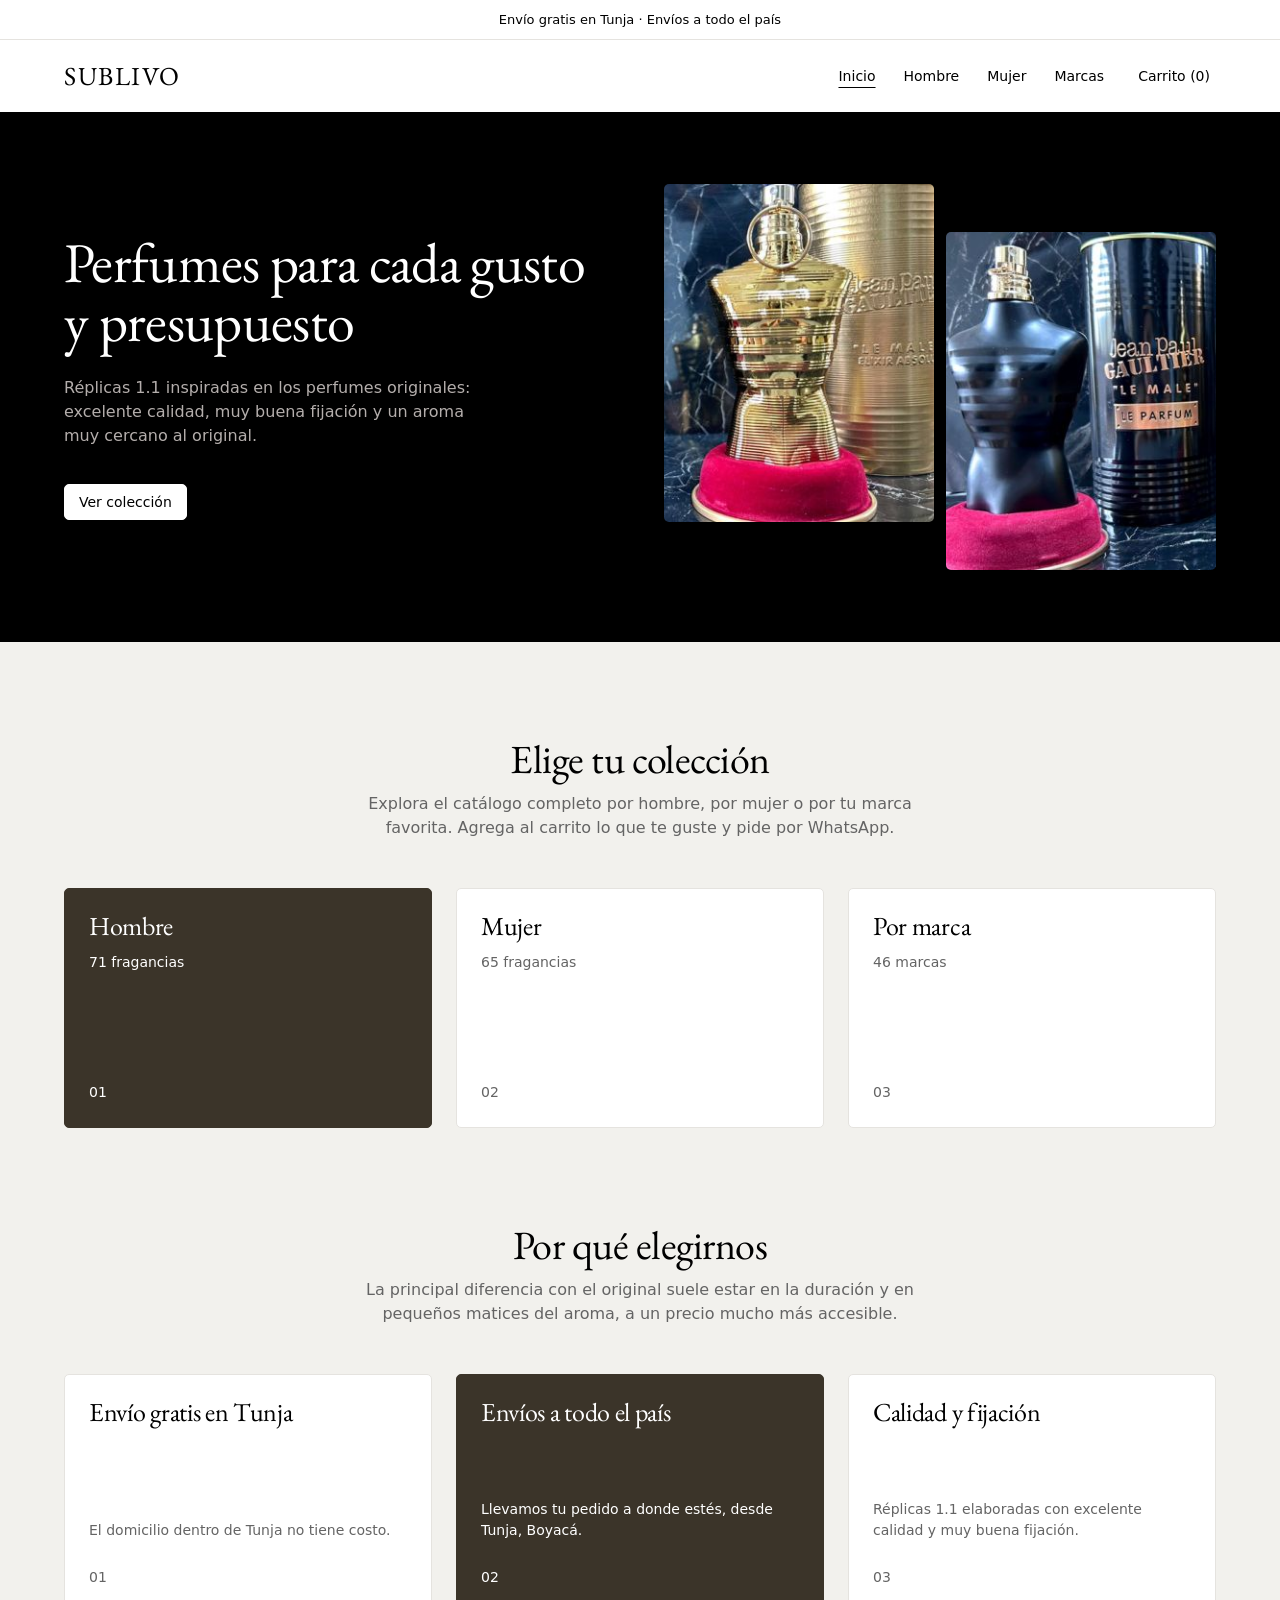
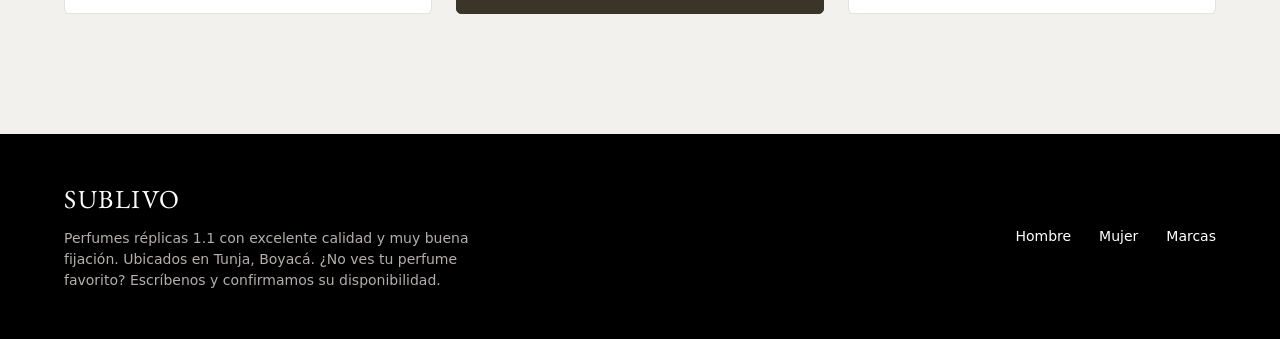
==== index.html @ 312fa1e9 "Primera version de Sublivo" ====
<!doctype html><html lang="es"><head><meta charset="utf-8"><meta name="viewport" content="width=device-width,initial-scale=1"><title>Inicio · Sublivo Perfumería</title><meta name="description" content="Perfumes réplicas 1.1 en Tunja con envíos a todo el país. Hombre, mujer y por marca.">
<link rel="preconnect" href="https://fonts.googleapis.com"><link href="https://fonts.googleapis.com/css2?family=EB+Garamond&display=swap" rel="stylesheet"><link rel="stylesheet" href="style.css"></head>
<body data-page="inicio"><div class="announce">Envío gratis en Tunja · Envíos a todo el país</div>
<nav class="nav"><div class="wrap"><a class="logo" href="index.html">SUBLIVO</a><div class="links"><a href="index.html" class=on>Inicio</a><a href="hombre.html">Hombre</a><a href="mujer.html">Mujer</a><a href="marcas.html">Marcas</a><button class="cartbtn" data-a="open">Carrito (<span class="cartn">0</span>)</button></div></div></nav>
<header class="hero"><div class="wrap"><div><h1>Perfumes para cada gusto y presupuesto</h1><p>Réplicas 1.1 inspiradas en los perfumes originales: excelente calidad, muy buena fijación y un aroma muy cercano al original.</p><a class="btn light" href="hombre.html">Ver colección</a></div><div class="pics"><img src="img/h02.jpg" alt="Le Male Elixir Absolu"><img src="img/h01.jpg" alt="Le Male Le Parfum"></div></div></header>
<section class="s"><div class="wrap"><div class="head"><h2>Elige tu colección</h2><p>Explora el catálogo completo por hombre, por mujer o por tu marca favorita. Agrega al carrito lo que te guste y pide por WhatsApp.</p></div>
<div class="grid3"><a class="card dark" href="hombre.html"><div><h3>Hombre</h3><p>71 fragancias</p></div><span class="num">01</span></a><a class="card " href="mujer.html"><div><h3>Mujer</h3><p>65 fragancias</p></div><span class="num">02</span></a><a class="card " href="marcas.html"><div><h3>Por marca</h3><p>46 marcas</p></div><span class="num">03</span></a></div></div></section>
<section class="s"><div class="wrap"><div class="head"><h2>Por qué elegirnos</h2><p>La principal diferencia con el original suele estar en la duración y en pequeños matices del aroma, a un precio mucho más accesible.</p></div>
<div class="grid3"><div class="card "><h3>Envío gratis en Tunja</h3><div><p>El domicilio dentro de Tunja no tiene costo.</p><br><span class="num">01</span></div></div><div class="card dark"><h3>Envíos a todo el país</h3><div><p>Llevamos tu pedido a donde estés, desde Tunja, Boyacá.</p><br><span class="num">02</span></div></div><div class="card "><h3>Calidad y fijación</h3><div><p>Réplicas 1.1 elaboradas con excelente calidad y muy buena fijación.</p><br><span class="num">03</span></div></div></div></div></section>
<footer class="foot"><div class="wrap"><div><div class="logo">SUBLIVO</div><p>Perfumes réplicas 1.1 con excelente calidad y muy buena fijación. Ubicados en Tunja, Boyacá. ¿No ves tu perfume favorito? Escríbenos y confirmamos su disponibilidad.</p></div><div class="links"><a href="hombre.html">Hombre</a><a href="mujer.html">Mujer</a><a href="marcas.html">Marcas</a></div></div></footer>
<script src="products.js"></script><script src="app.js"></script></body></html>
---- style.css ----
:root{--bone:#f2f1ed;--paper:#fff;--cocoa:#3b3429;--ink:#000;--stone:#646464;--ash:#b4aeac;--line:#e5e3df;--serif:'Goudy Old Style','EB Garamond','Cormorant Garamond',Georgia,serif;--sans:Inter,system-ui,-apple-system,'Helvetica Neue',sans-serif}
*{box-sizing:border-box;margin:0}
body{background:var(--bone);color:var(--ink);font:400 16px/1.5 var(--sans);-webkit-font-smoothing:antialiased}
a{color:inherit;text-decoration:none}
h1,h2,h3,.serif{font-family:var(--serif);font-weight:400;letter-spacing:-.012em;line-height:1.05}
img{display:block;max-width:100%}
.wrap{max-width:1200px;margin:0 auto;padding:0 24px}
.announce{background:var(--paper);border-bottom:1px solid var(--line);height:40px;display:grid;place-items:center;font-size:13px}
.nav{background:var(--paper);height:72px}
.nav .wrap{display:flex;align-items:center;justify-content:space-between;height:100%}
.logo{font:400 26px var(--serif);letter-spacing:.06em}
.links{display:flex;gap:28px;align-items:center;font-size:14px}
.links a:hover,.ghost:hover{text-decoration:underline}
.links a.on{text-decoration:underline;text-underline-offset:6px}
.cartbtn{background:none;border:0;font:inherit;font-size:14px;cursor:pointer;color:var(--ink)}
.cartbtn:hover{text-decoration:underline}
.btn{display:inline-block;background:var(--ink);color:#fff;border:1px solid var(--ink);border-radius:5px;padding:9px 14px;font:500 14px var(--sans);cursor:pointer;text-align:center}
.btn.light{background:#fff;color:var(--ink);border-color:#fff}
.btn.line{background:none;color:var(--ink)}
.btn.full{width:100%;padding:11px 14px}
.hero{background:var(--ink);color:#fff;padding:72px 0}
.hero .wrap{display:grid;grid-template-columns:1fr 1fr;gap:48px;align-items:center}
.hero h1{font-size:56px;letter-spacing:-.012em;margin-bottom:24px}
.hero p{color:var(--ash);max-width:420px;margin-bottom:36px}
.hero .pics{display:grid;grid-template-columns:1fr 1fr;gap:12px}
.hero .pics img{border-radius:5px;aspect-ratio:4/5;object-fit:cover;width:100%}
.hero .pics img:nth-child(2){margin-top:48px}
section.s{padding:96px 0 0}
.head{text-align:center;margin-bottom:48px}
.head h2{font-size:40px;letter-spacing:-.012em;margin-bottom:12px}
.head p{color:var(--stone);max-width:600px;margin:0 auto}
.grid3{display:grid;grid-template-columns:repeat(3,1fr);gap:24px}
.card{background:var(--paper);border:1px solid var(--line);border-radius:5px;padding:24px;display:flex;flex-direction:column;justify-content:space-between;min-height:240px}
.card h3{font-size:26px;margin-bottom:12px}
.card .num{font-size:14px;color:var(--stone)}
.card p{font-size:14px;color:var(--stone)}
.card.dark{background:var(--cocoa);border-color:var(--cocoa);color:#fff}
.card.dark .num,.card.dark p{color:#fff}
a.card:hover h3{text-decoration:underline}
.foot{background:var(--ink);color:#fff;margin-top:120px;padding:48px 0;font-size:14px}
.foot .wrap{display:flex;justify-content:space-between;gap:24px;flex-wrap:wrap}
.foot .logo{font-size:26px}.foot p{color:var(--ash);max-width:420px;margin-top:12px}
.pagehead{text-align:center;padding:72px 0 36px}
.pagehead h1{font-size:56px;margin-bottom:12px}
.pagehead p{color:var(--stone)}
.tools{display:flex;gap:12px;flex-wrap:wrap;justify-content:center;margin-bottom:36px}
.tools input,.tools select{background:#fff;border:1px solid var(--line);border-radius:5px;padding:10px 12px;font:14px var(--sans);color:var(--ink);min-width:240px}
.pills{display:flex;flex-wrap:wrap;gap:8px;justify-content:center;margin-bottom:48px}
.pill{background:#fff;border:1px solid var(--line);border-radius:5px;padding:7px 12px;font:14px var(--sans);cursor:pointer;color:var(--ink)}
.pill.on{background:var(--ink);color:#fff;border-color:var(--ink)}
.pill small{color:var(--stone);margin-left:4px}.pill.on small{color:var(--ash)}
.grid{display:grid;grid-template-columns:repeat(auto-fill,minmax(250px,1fr));gap:24px}
.p{background:#fff;border:1px solid var(--line);border-radius:5px;overflow:hidden;display:flex;flex-direction:column}
.p img{aspect-ratio:1;object-fit:cover;width:100%;background:var(--bone)}
.p .b{padding:20px;display:flex;flex-direction:column;gap:6px;flex:1}
.p .br{font-size:12px;color:var(--stone);letter-spacing:.08em;text-transform:uppercase}
.p h3{font-size:22px;line-height:1.15}
.p .x{font-size:13px;color:var(--stone)}
.p .pr{font-size:16px;margin-top:auto;padding-top:6px}
.p .pr s{color:var(--stone);font-size:13px;margin-right:6px}
.ctl{margin-top:12px}
.step{display:flex;align-items:center;justify-content:space-between;border:1px solid var(--ink);border-radius:5px}
.step button{background:none;border:0;width:44px;height:40px;font:20px var(--sans);cursor:pointer}
.step span{font-size:14px;font-weight:500}
.brandsec{margin-bottom:72px}.brandsec h2{font-size:32px;margin-bottom:24px;text-align:left}
.empty{text-align:center;color:var(--stone);padding:48px 0}
.ov{position:fixed;inset:0;background:rgba(0,0,0,.45);opacity:0;pointer-events:none;transition:opacity .2s;z-index:20}
.dr{position:fixed;top:0;right:0;bottom:0;width:min(420px,100%);background:#fff;border-left:1px solid var(--line);transform:translateX(100%);transition:transform .25s;z-index:21;display:flex;flex-direction:column}
body.open .ov{opacity:1;pointer-events:auto}body.open .dr{transform:none}
.dr header{display:flex;justify-content:space-between;align-items:center;padding:20px 24px;border-bottom:1px solid var(--line)}
.dr header h3{font-size:26px}.dr header button{background:none;border:0;font:28px/1 var(--sans);cursor:pointer}
.items{flex:1;overflow:auto;padding:12px 24px}
.it{display:grid;grid-template-columns:64px 1fr;gap:12px;padding:16px 0;border-bottom:1px solid var(--line)}
.it img{width:64px;height:64px;object-fit:cover;border-radius:5px}
.it h4{font:400 18px/1.15 var(--serif)}.it .br{font-size:12px;color:var(--stone)}
.it .row{display:flex;justify-content:space-between;align-items:center;margin-top:8px;font-size:14px}
.it .step{width:104px}.it .step button{height:30px;width:30px;font-size:16px}
.del{background:none;border:0;color:var(--stone);font:12px var(--sans);cursor:pointer;text-decoration:underline;margin-top:4px;padding:0}
.dr footer{padding:20px 24px;border-top:1px solid var(--line);display:grid;gap:10px}
.tot{display:flex;justify-content:space-between;font:400 22px var(--serif)}
.dr footer small{color:var(--stone);font-size:12px}
@media(max-width:860px){.hero .wrap,.grid3{grid-template-columns:1fr}.hero h1,.pagehead h1{font-size:40px}.links{gap:16px}.logo{font-size:22px}.hero .pics img:nth-child(2){margin-top:0}}
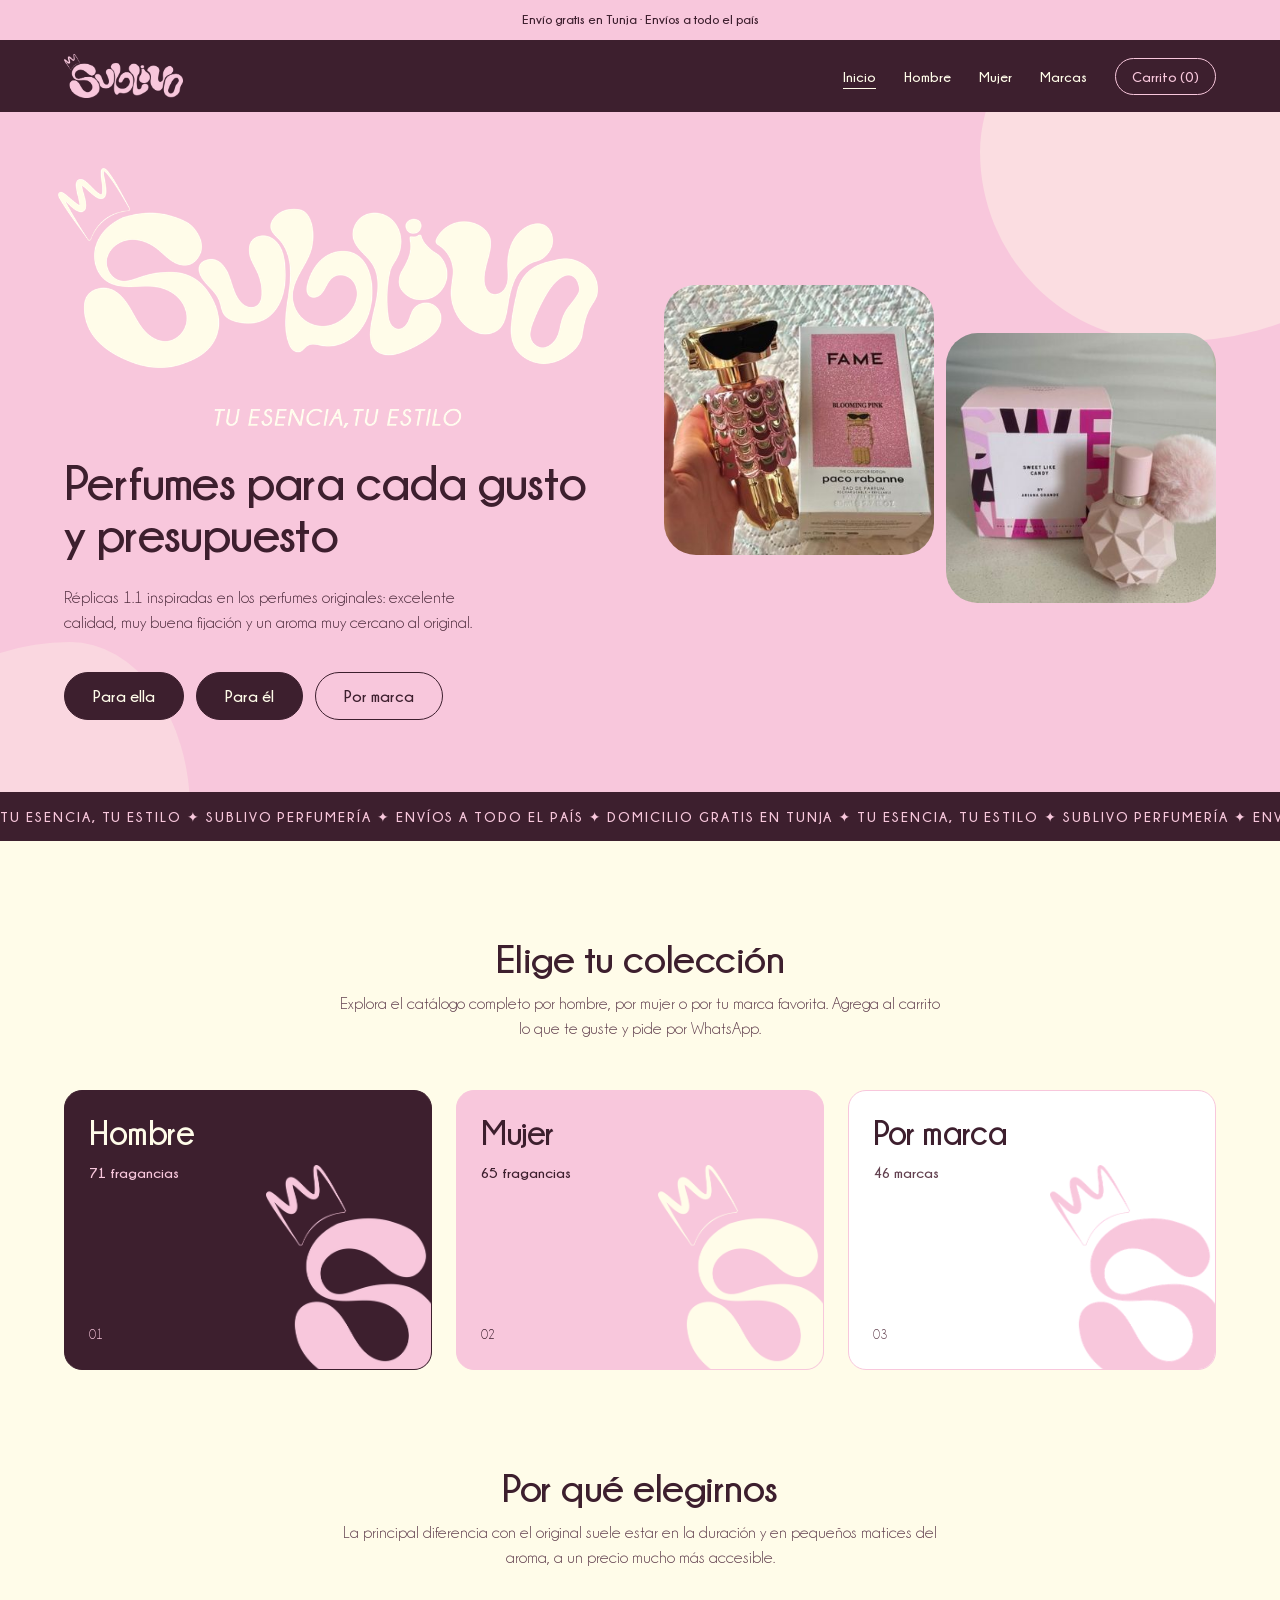
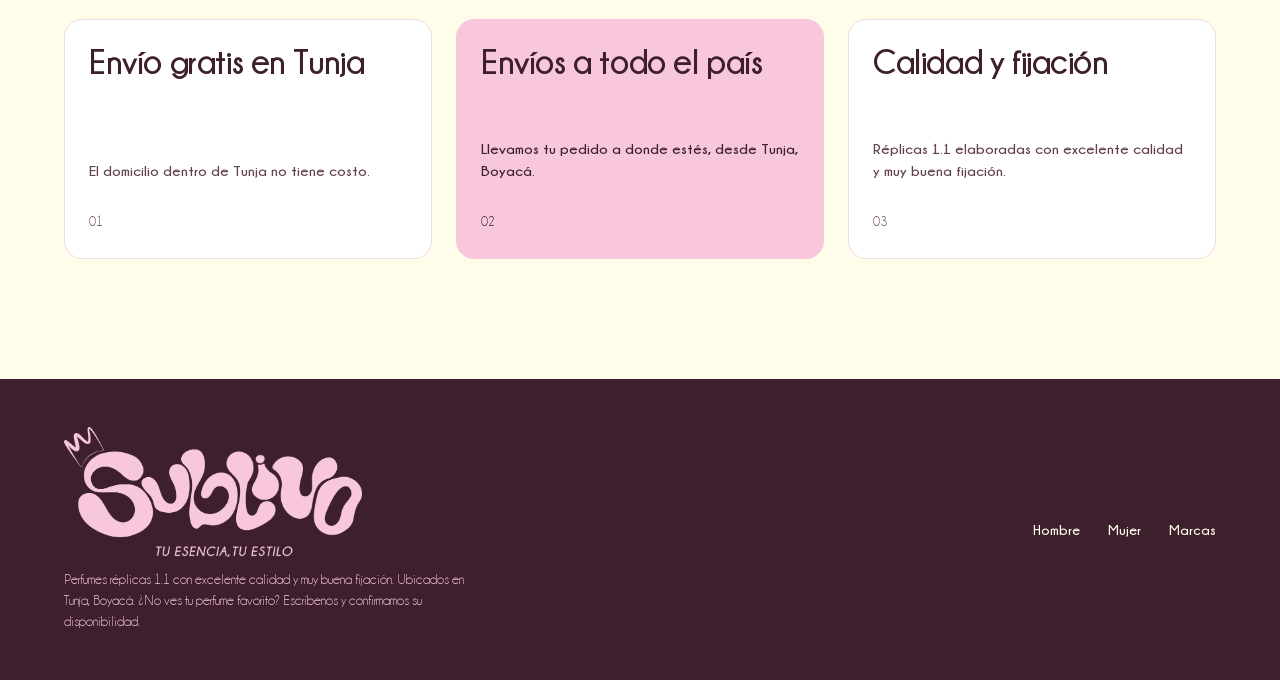
==== commit 1ced7bca: "cambio color de pagina y logos" ====
--- a/index.html
+++ b/index.html
@@ -1,11 +1,12 @@
-<!doctype html><html lang="es"><head><meta charset="utf-8"><meta name="viewport" content="width=device-width,initial-scale=1"><title>Inicio · Sublivo Perfumería</title><meta name="description" content="Perfumes réplicas 1.1 en Tunja con envíos a todo el país. Hombre, mujer y por marca.">
-<link rel="preconnect" href="https://fonts.googleapis.com"><link href="https://fonts.googleapis.com/css2?family=EB+Garamond&display=swap" rel="stylesheet"><link rel="stylesheet" href="style.css"></head>
+<!doctype html><html lang="es"><head><meta charset="utf-8"><meta name="viewport" content="width=device-width,initial-scale=1"><title>Inicio · Sublivo, tu esencia, tu estilo</title><meta name="description" content="Perfumes réplicas 1.1 en Tunja con envíos a todo el país. Hombre, mujer y por marca.">
+<link rel="icon" href="img/favicon.png"><meta name="theme-color" content="#3d1f2e"><link rel="stylesheet" href="style.css"></head>
 <body data-page="inicio"><div class="announce">Envío gratis en Tunja · Envíos a todo el país</div>
-<nav class="nav"><div class="wrap"><a class="logo" href="index.html">SUBLIVO</a><div class="links"><a href="index.html" class=on>Inicio</a><a href="hombre.html">Hombre</a><a href="mujer.html">Mujer</a><a href="marcas.html">Marcas</a><button class="cartbtn" data-a="open">Carrito (<span class="cartn">0</span>)</button></div></div></nav>
-<header class="hero"><div class="wrap"><div><h1>Perfumes para cada gusto y presupuesto</h1><p>Réplicas 1.1 inspiradas en los perfumes originales: excelente calidad, muy buena fijación y un aroma muy cercano al original.</p><a class="btn light" href="hombre.html">Ver colección</a></div><div class="pics"><img src="img/h02.jpg" alt="Le Male Elixir Absolu"><img src="img/h01.jpg" alt="Le Male Le Parfum"></div></div></header>
+<nav class="nav"><div class="wrap"><a class="logo" href="index.html"><img src="img/logo.png" alt="Sublivo"></a><div class="links"><a href="index.html" class=on>Inicio</a><a href="hombre.html">Hombre</a><a href="mujer.html">Mujer</a><a href="marcas.html">Marcas</a><button class="cartbtn" data-a="open">Carrito (<span class="cartn">0</span>)</button></div></div></nav>
+<header class="hero"><i class="blob b1"></i><i class="blob b2"></i><div class="wrap"><div class="ht"><img class="big" src="img/imagotipo-crema.png" alt="Sublivo, tu esencia, tu estilo"><h1>Perfumes para cada gusto y presupuesto</h1><p>Réplicas 1.1 inspiradas en los perfumes originales: excelente calidad, muy buena fijación y un aroma muy cercano al original.</p><div class="cta"><a class="btn lg" href="mujer.html">Para ella</a><a class="btn lg" href="hombre.html">Para él</a><a class="btn line lg" href="marcas.html">Por marca</a></div></div><div class="pics"><img src="img/m05.jpg" alt="Fame Blooming Pink Paco Rabanne"><img src="img/m03.jpg" alt="Sweet Like Candy Ariana Grande"></div></div></header>
+<div class="marq" aria-hidden="true"><div>TU ESENCIA, TU ESTILO ✦ SUBLIVO PERFUMERÍA ✦ ENVÍOS A TODO EL PAÍS ✦ DOMICILIO GRATIS EN TUNJA ✦ TU ESENCIA, TU ESTILO ✦ SUBLIVO PERFUMERÍA ✦ ENVÍOS A TODO EL PAÍS ✦ DOMICILIO GRATIS EN TUNJA ✦ TU ESENCIA, TU ESTILO ✦ SUBLIVO PERFUMERÍA ✦ ENVÍOS A TODO EL PAÍS ✦ DOMICILIO GRATIS EN TUNJA ✦ TU ESENCIA, TU ESTILO ✦ SUBLIVO PERFUMERÍA ✦ ENVÍOS A TODO EL PAÍS ✦ DOMICILIO GRATIS EN TUNJA ✦ TU ESENCIA, TU ESTILO ✦ SUBLIVO PERFUMERÍA ✦ ENVÍOS A TODO EL PAÍS ✦ DOMICILIO GRATIS EN TUNJA ✦ TU ESENCIA, TU ESTILO ✦ SUBLIVO PERFUMERÍA ✦ ENVÍOS A TODO EL PAÍS ✦ DOMICILIO GRATIS EN TUNJA ✦ TU ESENCIA, TU ESTILO ✦ SUBLIVO PERFUMERÍA ✦ ENVÍOS A TODO EL PAÍS ✦ DOMICILIO GRATIS EN TUNJA ✦ TU ESENCIA, TU ESTILO ✦ SUBLIVO PERFUMERÍA ✦ ENVÍOS A TODO EL PAÍS ✦ DOMICILIO GRATIS EN TUNJA ✦ TU ESENCIA, TU ESTILO ✦ SUBLIVO PERFUMERÍA ✦ ENVÍOS A TODO EL PAÍS ✦ DOMICILIO GRATIS EN TUNJA ✦ TU ESENCIA, TU ESTILO ✦ SUBLIVO PERFUMERÍA ✦ ENVÍOS A TODO EL PAÍS ✦ DOMICILIO GRATIS EN TUNJA ✦ TU ESENCIA, TU ESTILO ✦ SUBLIVO PERFUMERÍA ✦ ENVÍOS A TODO EL PAÍS ✦ DOMICILIO GRATIS EN TUNJA ✦ TU ESENCIA, TU ESTILO ✦ SUBLIVO PERFUMERÍA ✦ ENVÍOS A TODO EL PAÍS ✦ DOMICILIO GRATIS EN TUNJA ✦ </div></div>
 <section class="s"><div class="wrap"><div class="head"><h2>Elige tu colección</h2><p>Explora el catálogo completo por hombre, por mujer o por tu marca favorita. Agrega al carrito lo que te guste y pide por WhatsApp.</p></div>
-<div class="grid3"><a class="card dark" href="hombre.html"><div><h3>Hombre</h3><p>71 fragancias</p></div><span class="num">01</span></a><a class="card " href="mujer.html"><div><h3>Mujer</h3><p>65 fragancias</p></div><span class="num">02</span></a><a class="card " href="marcas.html"><div><h3>Por marca</h3><p>46 marcas</p></div><span class="num">03</span></a></div></div></section>
+<div class="grid3"><a class="card c1" href="hombre.html"><div><h3>Hombre</h3><p>71 fragancias</p></div><span class="num">01</span></a><a class="card c2" href="mujer.html"><div><h3>Mujer</h3><p>65 fragancias</p></div><span class="num">02</span></a><a class="card c3" href="marcas.html"><div><h3>Por marca</h3><p>46 marcas</p></div><span class="num">03</span></a></div></div></section>
 <section class="s"><div class="wrap"><div class="head"><h2>Por qué elegirnos</h2><p>La principal diferencia con el original suele estar en la duración y en pequeños matices del aroma, a un precio mucho más accesible.</p></div>
 <div class="grid3"><div class="card "><h3>Envío gratis en Tunja</h3><div><p>El domicilio dentro de Tunja no tiene costo.</p><br><span class="num">01</span></div></div><div class="card dark"><h3>Envíos a todo el país</h3><div><p>Llevamos tu pedido a donde estés, desde Tunja, Boyacá.</p><br><span class="num">02</span></div></div><div class="card "><h3>Calidad y fijación</h3><div><p>Réplicas 1.1 elaboradas con excelente calidad y muy buena fijación.</p><br><span class="num">03</span></div></div></div></div></section>
-<footer class="foot"><div class="wrap"><div><div class="logo">SUBLIVO</div><p>Perfumes réplicas 1.1 con excelente calidad y muy buena fijación. Ubicados en Tunja, Boyacá. ¿No ves tu perfume favorito? Escríbenos y confirmamos su disponibilidad.</p></div><div class="links"><a href="hombre.html">Hombre</a><a href="mujer.html">Mujer</a><a href="marcas.html">Marcas</a></div></div></footer>
+<footer class="foot"><div class="wrap"><div><div class="logo"><img src="img/imagotipo.png" alt="Sublivo, tu esencia, tu estilo"></div><p>Perfumes réplicas 1.1 con excelente calidad y muy buena fijación. Ubicados en Tunja, Boyacá. ¿No ves tu perfume favorito? Escríbenos y confirmamos su disponibilidad.</p></div><div class="links"><a href="hombre.html">Hombre</a><a href="mujer.html">Mujer</a><a href="marcas.html">Marcas</a></div></div></footer>
 <script src="products.js"></script><script src="app.js"></script></body></html>
--- a/style.css
+++ b/style.css
@@ -1,4 +1,7 @@
-:root{--bone:#f2f1ed;--paper:#fff;--cocoa:#3b3429;--ink:#000;--stone:#646464;--ash:#b4aeac;--line:#e5e3df;--serif:'Goudy Old Style','EB Garamond','Cormorant Garamond',Georgia,serif;--sans:Inter,system-ui,-apple-system,'Helvetica Neue',sans-serif}
+@font-face{font-family:'Champagne & Limousines';src:url(fonts/champagne.ttf);font-weight:400;font-style:normal;font-display:swap}
+@font-face{font-family:'Champagne & Limousines';src:url(fonts/champagne-Bold.ttf);font-weight:700;font-style:normal;font-display:swap}
+@font-face{font-family:'Champagne & Limousines';src:url(fonts/champagne-Italic.ttf);font-weight:400;font-style:italic;font-display:swap}
+:root{--bone:#fffce9;--paper:#fff;--pink:#f8c7dc;--ink:#3d1f2e;--stone:#62404f;--line:#efdbe3;--serif:'Champagne & Limousines',system-ui,sans-serif;--sans:'Champagne & Limousines',system-ui,sans-serif}
 *{box-sizing:border-box;margin:0}
 body{background:var(--bone);color:var(--ink);font:400 16px/1.5 var(--sans);-webkit-font-smoothing:antialiased}
 a{color:inherit;text-decoration:none}
@@ -80,3 +83,79 @@
 .tot{display:flex;justify-content:space-between;font:400 22px var(--serif)}
 .dr footer small{color:var(--stone);font-size:12px}
 @media(max-width:860px){.hero .wrap,.grid3{grid-template-columns:1fr}.hero h1,.pagehead h1{font-size:40px}.links{gap:16px}.logo{font-size:22px}.hero .pics img:nth-child(2){margin-top:0}}
+
+body{font-size:17px}.btn,.pill,.cartbtn,.links{font-weight:700}
+.announce{background:var(--pink);border:0;color:var(--ink);font-weight:700}
+.nav{background:var(--ink)}.nav .logo img{height:44px;width:auto}
+.links,.cartbtn{color:var(--bone)}
+.btn{color:var(--bone)}.btn.line{color:var(--ink)}
+.hero{background:var(--pink);color:var(--ink)}.hero p{color:#4f2d3e}
+.hero .btn,.hero .btn.light{background:var(--ink);color:var(--bone);border-color:var(--ink)}
+.card.dark{background:var(--pink);border-color:var(--pink);color:var(--ink)}.card.dark .num,.card.dark p{color:var(--ink)}
+.foot{background:var(--ink)}.foot .logo img{height:96px;width:auto}.foot p{color:var(--pink)}
+.pill.on{color:var(--bone)}.pill.on small{color:var(--pink)}
+.ov{background:rgba(61,31,46,.45)}
+.hero h1,.pagehead h1,.head h2{font-weight:700}.card h3,.p h3,.it h4{font-weight:700}
+.hero .pics img{aspect-ratio:1}
+.card p,.p .x,.p .br,.head p{font-size:15px;font-weight:700}.head p{font-size:17px;font-weight:400}
+
+/* ===== v3: más marca, barra de carrito, botones vivos ===== */
+:root{--r:18px}
+body.has{padding-bottom:84px}
+.btn{border-radius:999px;padding:11px 22px;transition:transform .15s,background .2s,color .2s,border-color .2s}
+.btn:hover{transform:translateY(-2px)}.btn:active{transform:scale(.96)}
+.btn.pk{background:var(--pink);border-color:var(--pink);color:var(--ink)}.btn.pk:hover{background:#fbd9e8;border-color:#fbd9e8}
+.btn.lt{background:transparent;color:var(--pink);border-color:var(--pink)}.btn.lt:hover{background:var(--pink);color:var(--ink)}
+.btn.line{background:transparent;border-color:var(--ink);color:var(--ink)}.btn.line:hover{background:var(--ink);color:var(--bone)}
+.btn.lg{padding:14px 28px;font-size:16px}
+.btn.full{padding:12px 16px}
+.cartbtn{border:1.5px solid var(--pink);border-radius:999px;padding:7px 16px;color:var(--pink);transition:background .2s,color .2s}.cartbtn:hover{background:var(--pink);color:var(--ink);text-decoration:none}
+.hero{position:relative;overflow:hidden;padding:56px 0 72px}
+.hero .wrap{position:relative;z-index:1}
+.hero .big{width:min(540px,100%);height:auto;margin:0 0 28px -6px}
+.hero h1{font-size:50px}
+.hero .cta{display:flex;gap:12px;flex-wrap:wrap}
+.hero .pics img{border-radius:32px;aspect-ratio:1}
+.blob{position:absolute;background:var(--bone);opacity:.4;border-radius:60% 40% 55% 45%/50% 60% 40% 50%;pointer-events:none;animation:float 14s ease-in-out infinite alternate}
+.b1{width:420px;height:380px;right:-120px;top:-150px}.hero .b2{width:300px;height:280px;left:-110px;bottom:-130px;opacity:.3;animation-delay:-6s}
+@keyframes float{to{transform:translate(26px,20px) rotate(14deg)}}
+.marq{background:var(--ink);color:var(--pink);overflow:hidden;white-space:nowrap;padding:14px 0;font-weight:700;letter-spacing:.14em;font-size:14px}
+.marq div{display:inline-block;animation:mq 60s linear infinite}
+@keyframes mq{to{transform:translateX(-50%)}}
+.card{border-radius:var(--r);position:relative;overflow:hidden;transition:transform .25s}
+.card h3{font-size:34px;font-weight:700}
+a.card{min-height:280px}a.card:hover{transform:translateY(-6px) rotate(-.6deg)}a.card:hover h3{text-decoration:none}
+a.card::after{content:"";position:absolute;right:-14px;bottom:-22px;width:180px;height:226px;background:url(img/iso-rosa.png) center/contain no-repeat;transition:transform .35s}
+a.card:hover::after{transform:scale(1.12) rotate(-8deg)}
+.card.c1{background:var(--ink);border-color:var(--ink);color:var(--bone)}.c1 p,.c1 .num{color:var(--pink)}
+.card.c2{background:var(--pink);border-color:var(--pink);color:var(--ink)}.c2::after{background-image:url(img/iso-crema.png)}.c2 p,.c2 .num{color:var(--ink)}
+.card.c3{background:#fff;border-color:var(--pink)}
+.pagehead{position:relative;overflow:hidden;background:var(--pink);padding:64px 0 56px;margin-bottom:48px;text-align:left}
+.pagehead .wrap{position:relative;z-index:1}.pagehead h1{font-size:64px}.pagehead p{color:var(--ink);font-weight:700}
+.pagehead .wm{position:absolute;right:24px;top:50%;transform:translateY(-50%);height:190px;width:auto}
+.pagehead .b1{right:auto;left:38%;top:-200px;opacity:.3}
+.tools input,.tools select{border-radius:999px;padding:11px 18px;border-color:var(--pink);border-width:1.5px}
+.pill{border-radius:999px;border-color:var(--pink);border-width:1.5px;transition:background .2s,transform .15s}.pill:hover{background:var(--pink);transform:translateY(-1px)}.pill.on:hover{background:var(--ink)}
+#fp{margin:-20px 0 44px}
+.p{border-radius:var(--r);transition:transform .2s,border-color .2s}.p:hover{transform:translateY(-4px);border-color:var(--pink)}
+.ph{position:relative}
+.fv{position:absolute;top:10px;right:10px;width:38px;height:38px;border-radius:50%;border:0;background:rgba(255,252,233,.92);color:#d9bfcc;font-size:18px;cursor:pointer;transition:transform .15s,background .2s,color .2s}
+.fv:hover{transform:scale(1.15)}.fv.on{background:var(--ink);color:var(--pink)}
+.p .btn.full{background:var(--pink);border-color:var(--pink);color:var(--ink)}.p .btn.full:hover{background:var(--ink);border-color:var(--ink);color:var(--pink)}
+.step{border-radius:999px;border-color:var(--pink);background:var(--pink);overflow:hidden}.step button{transition:background .15s}.step button:hover{background:rgba(255,252,233,.6)}
+.pop{animation:pop .4s}@keyframes pop{40%{transform:scale(1.07)}}
+.bar{position:fixed;left:0;right:0;bottom:0;z-index:15;background:var(--ink);color:var(--bone);border-top:3px solid var(--pink);transform:translateY(110%);transition:transform .35s cubic-bezier(.2,.9,.3,1.2)}
+body.has .bar{transform:none}body.open .bar{transform:translateY(110%)}
+.bi{max-width:1200px;margin:0 auto;padding:12px 24px;display:flex;justify-content:space-between;align-items:center;gap:12px}
+.bt{font-size:17px;display:flex;align-items:center}
+.bc{display:inline-grid;place-items:center;min-width:32px;height:32px;border-radius:999px;background:var(--pink);color:var(--ink);font-weight:700;margin-right:8px}
+.bp{margin-left:12px;color:var(--pink);font-size:21px}
+.ba{display:flex;gap:10px}
+.bar.bump{animation:bounce .45s}.bar.bump .bc{animation:pop .45s}
+@keyframes bounce{35%{transform:translateY(-9px)}}
+.foot .logo img{height:130px}
+.dr{border-radius:var(--r) 0 0 var(--r)}
+@media(max-width:860px){.hero h1{font-size:36px}.pagehead h1{font-size:44px}.pagehead .wm{display:none}.bi{flex-direction:column;align-items:stretch;padding:10px 16px}.bt{justify-content:center}.ba .btn{flex:1;padding:11px 8px}body.has{padding-bottom:118px}.hero .big{width:80%}}
+.bar{visibility:hidden;transition:transform .35s cubic-bezier(.2,.9,.3,1.2),visibility 0s .35s}
+body.has .bar{visibility:visible;transition-delay:0s}
+.card.c2::after{background:var(--bone);-webkit-mask:url(img/iso-rosa.png) center/contain no-repeat;mask:url(img/iso-rosa.png) center/contain no-repeat}
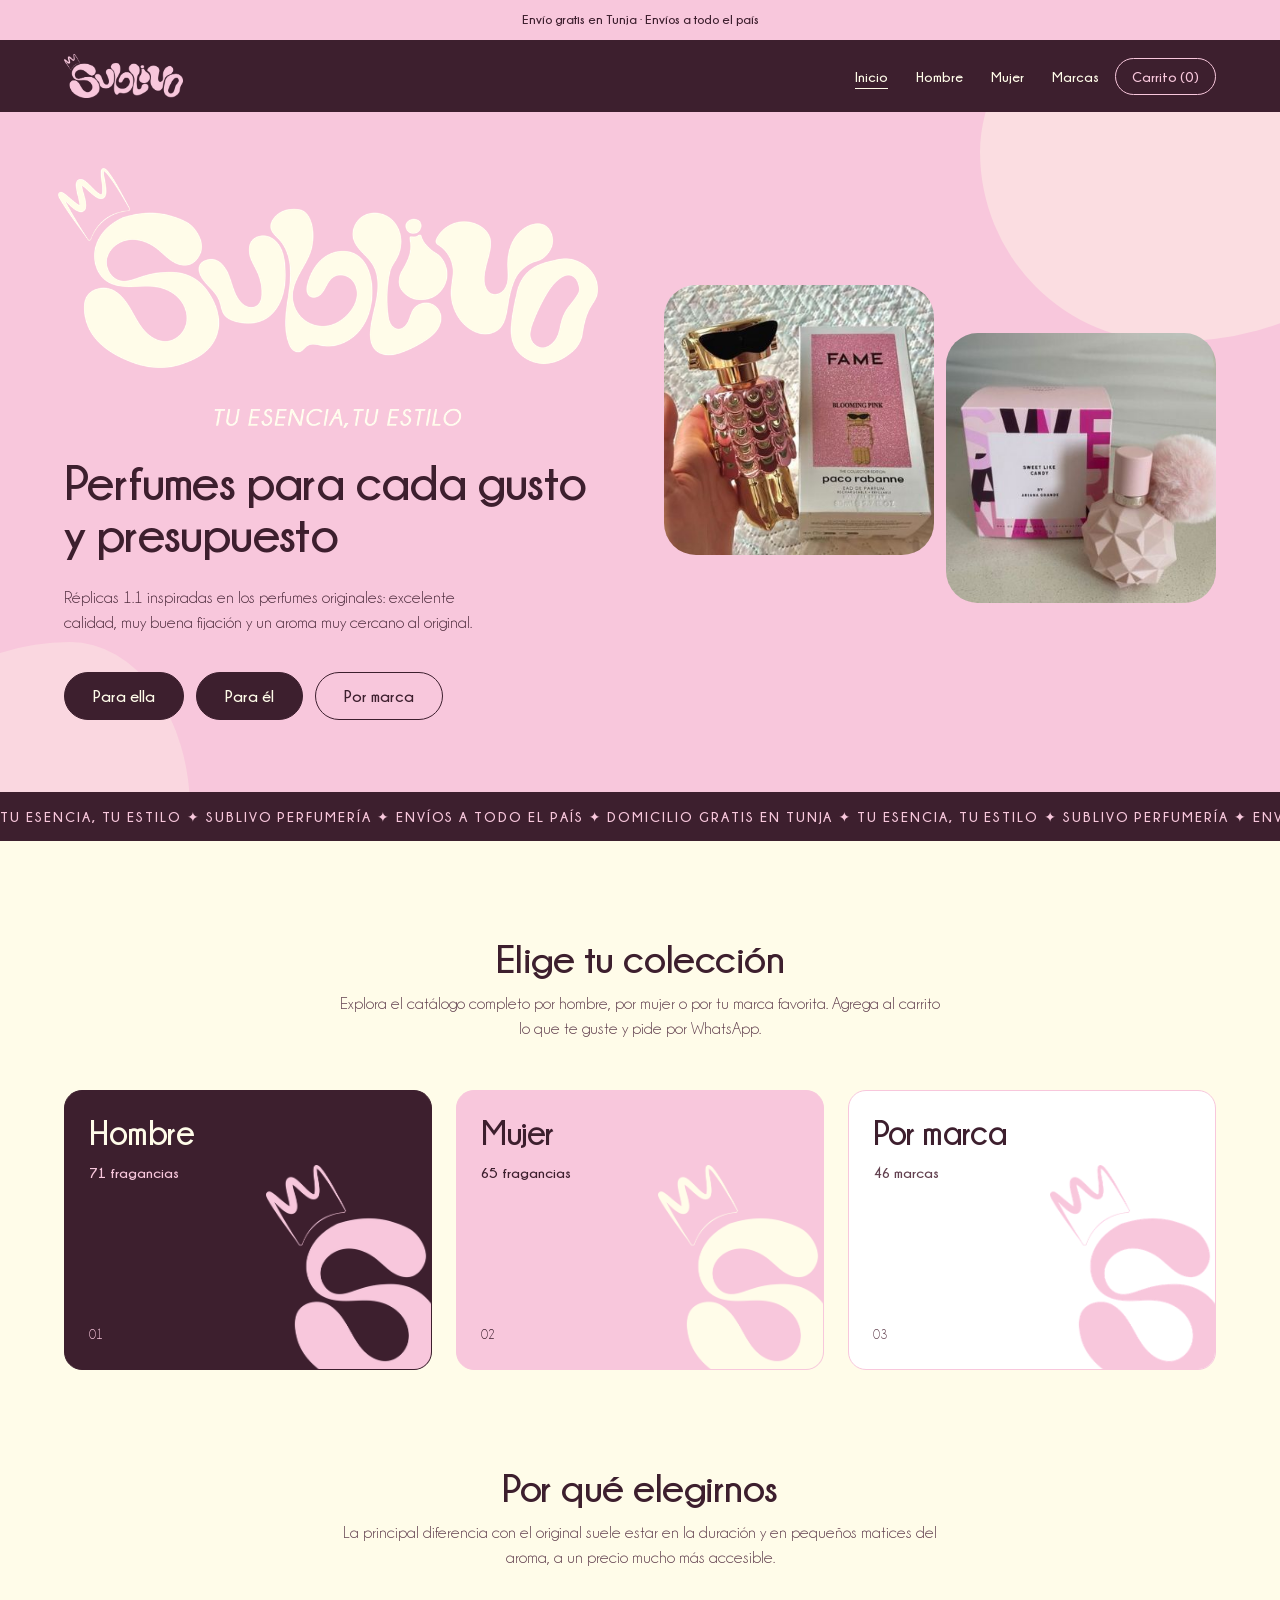
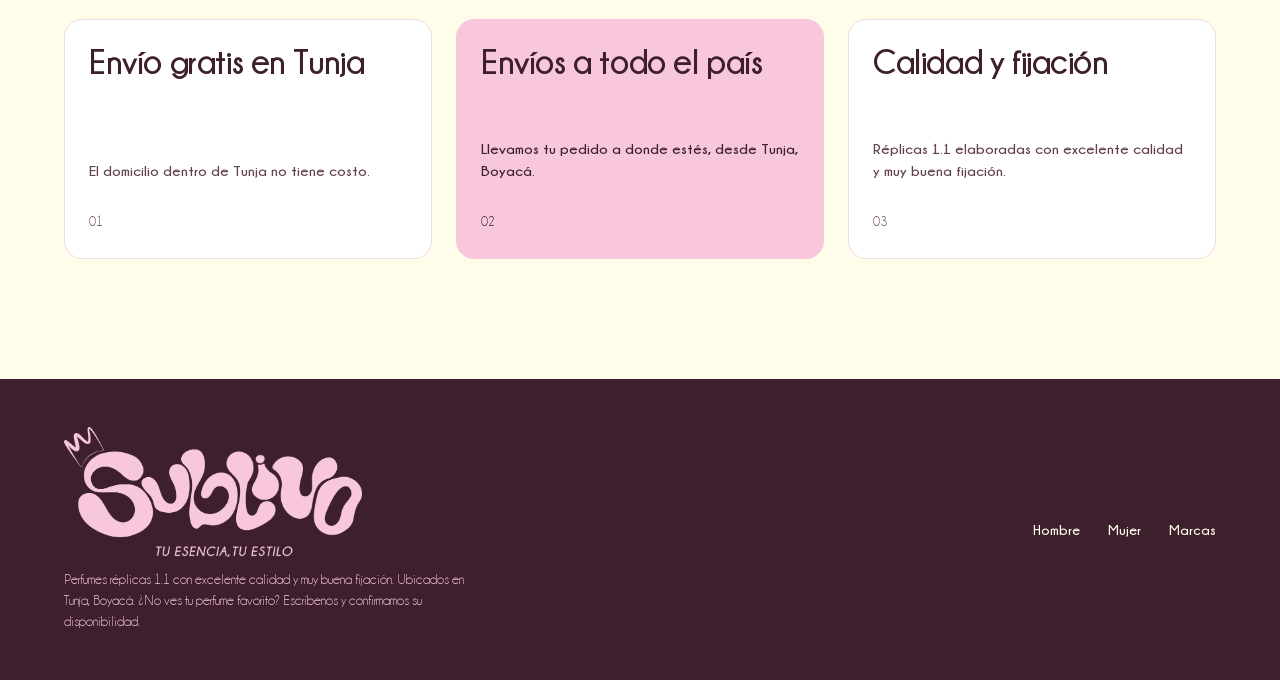
==== commit fc6ee430: "cambio responsive" ====
--- a/index.html
+++ b/index.html
@@ -1,12 +1,154 @@
-<!doctype html><html lang="es"><head><meta charset="utf-8"><meta name="viewport" content="width=device-width,initial-scale=1"><title>Inicio · Sublivo, tu esencia, tu estilo</title><meta name="description" content="Perfumes réplicas 1.1 en Tunja con envíos a todo el país. Hombre, mujer y por marca.">
-<link rel="icon" href="img/favicon.png"><meta name="theme-color" content="#3d1f2e"><link rel="stylesheet" href="style.css"></head>
-<body data-page="inicio"><div class="announce">Envío gratis en Tunja · Envíos a todo el país</div>
-<nav class="nav"><div class="wrap"><a class="logo" href="index.html"><img src="img/logo.png" alt="Sublivo"></a><div class="links"><a href="index.html" class=on>Inicio</a><a href="hombre.html">Hombre</a><a href="mujer.html">Mujer</a><a href="marcas.html">Marcas</a><button class="cartbtn" data-a="open">Carrito (<span class="cartn">0</span>)</button></div></div></nav>
-<header class="hero"><i class="blob b1"></i><i class="blob b2"></i><div class="wrap"><div class="ht"><img class="big" src="img/imagotipo-crema.png" alt="Sublivo, tu esencia, tu estilo"><h1>Perfumes para cada gusto y presupuesto</h1><p>Réplicas 1.1 inspiradas en los perfumes originales: excelente calidad, muy buena fijación y un aroma muy cercano al original.</p><div class="cta"><a class="btn lg" href="mujer.html">Para ella</a><a class="btn lg" href="hombre.html">Para él</a><a class="btn line lg" href="marcas.html">Por marca</a></div></div><div class="pics"><img src="img/m05.jpg" alt="Fame Blooming Pink Paco Rabanne"><img src="img/m03.jpg" alt="Sweet Like Candy Ariana Grande"></div></div></header>
-<div class="marq" aria-hidden="true"><div>TU ESENCIA, TU ESTILO ✦ SUBLIVO PERFUMERÍA ✦ ENVÍOS A TODO EL PAÍS ✦ DOMICILIO GRATIS EN TUNJA ✦ TU ESENCIA, TU ESTILO ✦ SUBLIVO PERFUMERÍA ✦ ENVÍOS A TODO EL PAÍS ✦ DOMICILIO GRATIS EN TUNJA ✦ TU ESENCIA, TU ESTILO ✦ SUBLIVO PERFUMERÍA ✦ ENVÍOS A TODO EL PAÍS ✦ DOMICILIO GRATIS EN TUNJA ✦ TU ESENCIA, TU ESTILO ✦ SUBLIVO PERFUMERÍA ✦ ENVÍOS A TODO EL PAÍS ✦ DOMICILIO GRATIS EN TUNJA ✦ TU ESENCIA, TU ESTILO ✦ SUBLIVO PERFUMERÍA ✦ ENVÍOS A TODO EL PAÍS ✦ DOMICILIO GRATIS EN TUNJA ✦ TU ESENCIA, TU ESTILO ✦ SUBLIVO PERFUMERÍA ✦ ENVÍOS A TODO EL PAÍS ✦ DOMICILIO GRATIS EN TUNJA ✦ TU ESENCIA, TU ESTILO ✦ SUBLIVO PERFUMERÍA ✦ ENVÍOS A TODO EL PAÍS ✦ DOMICILIO GRATIS EN TUNJA ✦ TU ESENCIA, TU ESTILO ✦ SUBLIVO PERFUMERÍA ✦ ENVÍOS A TODO EL PAÍS ✦ DOMICILIO GRATIS EN TUNJA ✦ TU ESENCIA, TU ESTILO ✦ SUBLIVO PERFUMERÍA ✦ ENVÍOS A TODO EL PAÍS ✦ DOMICILIO GRATIS EN TUNJA ✦ TU ESENCIA, TU ESTILO ✦ SUBLIVO PERFUMERÍA ✦ ENVÍOS A TODO EL PAÍS ✦ DOMICILIO GRATIS EN TUNJA ✦ TU ESENCIA, TU ESTILO ✦ SUBLIVO PERFUMERÍA ✦ ENVÍOS A TODO EL PAÍS ✦ DOMICILIO GRATIS EN TUNJA ✦ TU ESENCIA, TU ESTILO ✦ SUBLIVO PERFUMERÍA ✦ ENVÍOS A TODO EL PAÍS ✦ DOMICILIO GRATIS EN TUNJA ✦ </div></div>
-<section class="s"><div class="wrap"><div class="head"><h2>Elige tu colección</h2><p>Explora el catálogo completo por hombre, por mujer o por tu marca favorita. Agrega al carrito lo que te guste y pide por WhatsApp.</p></div>
-<div class="grid3"><a class="card c1" href="hombre.html"><div><h3>Hombre</h3><p>71 fragancias</p></div><span class="num">01</span></a><a class="card c2" href="mujer.html"><div><h3>Mujer</h3><p>65 fragancias</p></div><span class="num">02</span></a><a class="card c3" href="marcas.html"><div><h3>Por marca</h3><p>46 marcas</p></div><span class="num">03</span></a></div></div></section>
-<section class="s"><div class="wrap"><div class="head"><h2>Por qué elegirnos</h2><p>La principal diferencia con el original suele estar en la duración y en pequeños matices del aroma, a un precio mucho más accesible.</p></div>
-<div class="grid3"><div class="card "><h3>Envío gratis en Tunja</h3><div><p>El domicilio dentro de Tunja no tiene costo.</p><br><span class="num">01</span></div></div><div class="card dark"><h3>Envíos a todo el país</h3><div><p>Llevamos tu pedido a donde estés, desde Tunja, Boyacá.</p><br><span class="num">02</span></div></div><div class="card "><h3>Calidad y fijación</h3><div><p>Réplicas 1.1 elaboradas con excelente calidad y muy buena fijación.</p><br><span class="num">03</span></div></div></div></div></section>
-<footer class="foot"><div class="wrap"><div><div class="logo"><img src="img/imagotipo.png" alt="Sublivo, tu esencia, tu estilo"></div><p>Perfumes réplicas 1.1 con excelente calidad y muy buena fijación. Ubicados en Tunja, Boyacá. ¿No ves tu perfume favorito? Escríbenos y confirmamos su disponibilidad.</p></div><div class="links"><a href="hombre.html">Hombre</a><a href="mujer.html">Mujer</a><a href="marcas.html">Marcas</a></div></div></footer>
-<script src="products.js"></script><script src="app.js"></script></body></html>+<!doctype html>
+<html lang="es">
+  <head>
+    <meta charset="utf-8" />
+    <meta name="viewport" content="width=device-width,initial-scale=1" />
+    <title>Inicio · Sublivo, tu esencia, tu estilo</title>
+    <meta
+      name="description"
+      content="Perfumes réplicas 1.1 en Tunja con envíos a todo el país. Hombre, mujer y por marca."
+    />
+    <link rel="icon" href="img/favicon.png" />
+    <meta name="theme-color" content="#3d1f2e" />
+    <link rel="stylesheet" href="style.css" />
+  </head>
+  <body data-page="inicio">
+    <!-- Barra de anuncio -->
+    <div class="announce">Envío gratis en Tunja · Envíos a todo el país</div>
+    <!-- Menú principal -->
+    <nav class="nav">
+      <div class="wrap">
+        <a class="logo" href="index.html"><img src="img/logo.png" alt="Sublivo" /></a>
+        <div class="links">
+          <a href="index.html" class="on">Inicio</a>
+          <a href="hombre.html">Hombre</a>
+          <a href="mujer.html">Mujer</a>
+          <a href="marcas.html">Marcas</a>
+        </div>
+        <button class="cartbtn" data-a="open">Carrito (<span class="cartn">0</span>)</button>
+      </div>
+    </nav>
+    <!-- Portada -->
+    <header class="hero">
+      <i class="blob b1"></i>
+      <i class="blob b2"></i>
+      <div class="wrap">
+        <div class="ht">
+          <img class="big" src="img/imagotipo-crema.png" alt="Sublivo, tu esencia, tu estilo" />
+          <h1>Perfumes para cada gusto y presupuesto</h1>
+          <p>
+            Réplicas 1.1 inspiradas en los perfumes originales: excelente calidad, muy buena fijación y un
+            aroma muy cercano al original.
+          </p>
+          <div class="cta">
+            <a class="btn lg" href="mujer.html">Para ella</a>
+            <a class="btn lg" href="hombre.html">Para él</a>
+            <a class="btn line lg" href="marcas.html">Por marca</a>
+          </div>
+        </div>
+        <div class="pics">
+          <img src="img/m05.jpg" alt="Fame Blooming Pink Paco Rabanne" />
+          <img src="img/m03.jpg" alt="Sweet Like Candy Ariana Grande" />
+        </div>
+      </div>
+    </header>
+    <!-- Cinta animada (el texto se repite con app.js para que el movimiento sea continuo) -->
+    <div class="marq" aria-hidden="true">
+      <div id="marq">
+        TU ESENCIA, TU ESTILO ✦ SUBLIVO PERFUMERÍA ✦ ENVÍOS A TODO EL PAÍS ✦ DOMICILIO GRATIS EN TUNJA ✦
+      </div>
+    </div>
+    <!-- Colecciones: hombre, mujer y marcas -->
+    <section class="s">
+      <div class="wrap">
+        <div class="head">
+          <h2>Elige tu colección</h2>
+          <p>
+            Explora el catálogo completo por hombre, por mujer o por tu marca favorita. Agrega al carrito lo
+            que te guste y pide por WhatsApp.
+          </p>
+        </div>
+        <div class="grid3">
+          <a class="card c1" href="hombre.html">
+            <div>
+              <h3>Hombre</h3>
+              <p>71 fragancias</p>
+            </div>
+            <span class="num">01</span>
+          </a>
+          <a class="card c2" href="mujer.html">
+            <div>
+              <h3>Mujer</h3>
+              <p>65 fragancias</p>
+            </div>
+            <span class="num">02</span>
+          </a>
+          <a class="card c3" href="marcas.html">
+            <div>
+              <h3>Por marca</h3>
+              <p>46 marcas</p>
+            </div>
+            <span class="num">03</span>
+          </a>
+        </div>
+      </div>
+    </section>
+    <section class="s">
+      <div class="wrap">
+        <div class="head">
+          <h2>Por qué elegirnos</h2>
+          <p>
+            La principal diferencia con el original suele estar en la duración y en pequeños matices del
+            aroma, a un precio mucho más accesible.
+          </p>
+        </div>
+        <div class="grid3">
+          <div class="card">
+            <h3>Envío gratis en Tunja</h3>
+            <div>
+              <p>El domicilio dentro de Tunja no tiene costo.</p>
+              <br />
+              <span class="num">01</span>
+            </div>
+          </div>
+          <div class="card dark">
+            <h3>Envíos a todo el país</h3>
+            <div>
+              <p>Llevamos tu pedido a donde estés, desde Tunja, Boyacá.</p>
+              <br />
+              <span class="num">02</span>
+            </div>
+          </div>
+          <div class="card">
+            <h3>Calidad y fijación</h3>
+            <div>
+              <p>Réplicas 1.1 elaboradas con excelente calidad y muy buena fijación.</p>
+              <br />
+              <span class="num">03</span>
+            </div>
+          </div>
+        </div>
+      </div>
+    </section>
+    <!-- Pie de página -->
+    <footer class="foot">
+      <div class="wrap">
+        <div>
+          <div class="logo"><img src="img/imagotipo.png" alt="Sublivo, tu esencia, tu estilo" /></div>
+          <p>
+            Perfumes réplicas 1.1 con excelente calidad y muy buena fijación. Ubicados en Tunja, Boyacá. ¿No
+            ves tu perfume favorito? Escríbenos y confirmamos su disponibilidad.
+          </p>
+        </div>
+        <div class="links">
+          <a href="hombre.html">Hombre</a>
+          <a href="mujer.html">Mujer</a>
+          <a href="marcas.html">Marcas</a>
+        </div>
+      </div>
+    </footer>
+    <!-- Scripts: catálogo de productos y lógica del carrito -->
+    <script src="products.js"></script>
+    <script src="app.js"></script>
+  </body>
+</html>
--- a/style.css
+++ b/style.css
@@ -1,161 +1,1315 @@
-@font-face{font-family:'Champagne & Limousines';src:url(fonts/champagne.ttf);font-weight:400;font-style:normal;font-display:swap}
-@font-face{font-family:'Champagne & Limousines';src:url(fonts/champagne-Bold.ttf);font-weight:700;font-style:normal;font-display:swap}
-@font-face{font-family:'Champagne & Limousines';src:url(fonts/champagne-Italic.ttf);font-weight:400;font-style:italic;font-display:swap}
-:root{--bone:#fffce9;--paper:#fff;--pink:#f8c7dc;--ink:#3d1f2e;--stone:#62404f;--line:#efdbe3;--serif:'Champagne & Limousines',system-ui,sans-serif;--sans:'Champagne & Limousines',system-ui,sans-serif}
-*{box-sizing:border-box;margin:0}
-body{background:var(--bone);color:var(--ink);font:400 16px/1.5 var(--sans);-webkit-font-smoothing:antialiased}
-a{color:inherit;text-decoration:none}
-h1,h2,h3,.serif{font-family:var(--serif);font-weight:400;letter-spacing:-.012em;line-height:1.05}
-img{display:block;max-width:100%}
-.wrap{max-width:1200px;margin:0 auto;padding:0 24px}
-.announce{background:var(--paper);border-bottom:1px solid var(--line);height:40px;display:grid;place-items:center;font-size:13px}
-.nav{background:var(--paper);height:72px}
-.nav .wrap{display:flex;align-items:center;justify-content:space-between;height:100%}
-.logo{font:400 26px var(--serif);letter-spacing:.06em}
-.links{display:flex;gap:28px;align-items:center;font-size:14px}
-.links a:hover,.ghost:hover{text-decoration:underline}
-.links a.on{text-decoration:underline;text-underline-offset:6px}
-.cartbtn{background:none;border:0;font:inherit;font-size:14px;cursor:pointer;color:var(--ink)}
-.cartbtn:hover{text-decoration:underline}
-.btn{display:inline-block;background:var(--ink);color:#fff;border:1px solid var(--ink);border-radius:5px;padding:9px 14px;font:500 14px var(--sans);cursor:pointer;text-align:center}
-.btn.light{background:#fff;color:var(--ink);border-color:#fff}
-.btn.line{background:none;color:var(--ink)}
-.btn.full{width:100%;padding:11px 14px}
-.hero{background:var(--ink);color:#fff;padding:72px 0}
-.hero .wrap{display:grid;grid-template-columns:1fr 1fr;gap:48px;align-items:center}
-.hero h1{font-size:56px;letter-spacing:-.012em;margin-bottom:24px}
-.hero p{color:var(--ash);max-width:420px;margin-bottom:36px}
-.hero .pics{display:grid;grid-template-columns:1fr 1fr;gap:12px}
-.hero .pics img{border-radius:5px;aspect-ratio:4/5;object-fit:cover;width:100%}
-.hero .pics img:nth-child(2){margin-top:48px}
-section.s{padding:96px 0 0}
-.head{text-align:center;margin-bottom:48px}
-.head h2{font-size:40px;letter-spacing:-.012em;margin-bottom:12px}
-.head p{color:var(--stone);max-width:600px;margin:0 auto}
-.grid3{display:grid;grid-template-columns:repeat(3,1fr);gap:24px}
-.card{background:var(--paper);border:1px solid var(--line);border-radius:5px;padding:24px;display:flex;flex-direction:column;justify-content:space-between;min-height:240px}
-.card h3{font-size:26px;margin-bottom:12px}
-.card .num{font-size:14px;color:var(--stone)}
-.card p{font-size:14px;color:var(--stone)}
-.card.dark{background:var(--cocoa);border-color:var(--cocoa);color:#fff}
-.card.dark .num,.card.dark p{color:#fff}
-a.card:hover h3{text-decoration:underline}
-.foot{background:var(--ink);color:#fff;margin-top:120px;padding:48px 0;font-size:14px}
-.foot .wrap{display:flex;justify-content:space-between;gap:24px;flex-wrap:wrap}
-.foot .logo{font-size:26px}.foot p{color:var(--ash);max-width:420px;margin-top:12px}
-.pagehead{text-align:center;padding:72px 0 36px}
-.pagehead h1{font-size:56px;margin-bottom:12px}
-.pagehead p{color:var(--stone)}
-.tools{display:flex;gap:12px;flex-wrap:wrap;justify-content:center;margin-bottom:36px}
-.tools input,.tools select{background:#fff;border:1px solid var(--line);border-radius:5px;padding:10px 12px;font:14px var(--sans);color:var(--ink);min-width:240px}
-.pills{display:flex;flex-wrap:wrap;gap:8px;justify-content:center;margin-bottom:48px}
-.pill{background:#fff;border:1px solid var(--line);border-radius:5px;padding:7px 12px;font:14px var(--sans);cursor:pointer;color:var(--ink)}
-.pill.on{background:var(--ink);color:#fff;border-color:var(--ink)}
-.pill small{color:var(--stone);margin-left:4px}.pill.on small{color:var(--ash)}
-.grid{display:grid;grid-template-columns:repeat(auto-fill,minmax(250px,1fr));gap:24px}
-.p{background:#fff;border:1px solid var(--line);border-radius:5px;overflow:hidden;display:flex;flex-direction:column}
-.p img{aspect-ratio:1;object-fit:cover;width:100%;background:var(--bone)}
-.p .b{padding:20px;display:flex;flex-direction:column;gap:6px;flex:1}
-.p .br{font-size:12px;color:var(--stone);letter-spacing:.08em;text-transform:uppercase}
-.p h3{font-size:22px;line-height:1.15}
-.p .x{font-size:13px;color:var(--stone)}
-.p .pr{font-size:16px;margin-top:auto;padding-top:6px}
-.p .pr s{color:var(--stone);font-size:13px;margin-right:6px}
-.ctl{margin-top:12px}
-.step{display:flex;align-items:center;justify-content:space-between;border:1px solid var(--ink);border-radius:5px}
-.step button{background:none;border:0;width:44px;height:40px;font:20px var(--sans);cursor:pointer}
-.step span{font-size:14px;font-weight:500}
-.brandsec{margin-bottom:72px}.brandsec h2{font-size:32px;margin-bottom:24px;text-align:left}
-.empty{text-align:center;color:var(--stone);padding:48px 0}
-.ov{position:fixed;inset:0;background:rgba(0,0,0,.45);opacity:0;pointer-events:none;transition:opacity .2s;z-index:20}
-.dr{position:fixed;top:0;right:0;bottom:0;width:min(420px,100%);background:#fff;border-left:1px solid var(--line);transform:translateX(100%);transition:transform .25s;z-index:21;display:flex;flex-direction:column}
-body.open .ov{opacity:1;pointer-events:auto}body.open .dr{transform:none}
-.dr header{display:flex;justify-content:space-between;align-items:center;padding:20px 24px;border-bottom:1px solid var(--line)}
-.dr header h3{font-size:26px}.dr header button{background:none;border:0;font:28px/1 var(--sans);cursor:pointer}
-.items{flex:1;overflow:auto;padding:12px 24px}
-.it{display:grid;grid-template-columns:64px 1fr;gap:12px;padding:16px 0;border-bottom:1px solid var(--line)}
-.it img{width:64px;height:64px;object-fit:cover;border-radius:5px}
-.it h4{font:400 18px/1.15 var(--serif)}.it .br{font-size:12px;color:var(--stone)}
-.it .row{display:flex;justify-content:space-between;align-items:center;margin-top:8px;font-size:14px}
-.it .step{width:104px}.it .step button{height:30px;width:30px;font-size:16px}
-.del{background:none;border:0;color:var(--stone);font:12px var(--sans);cursor:pointer;text-decoration:underline;margin-top:4px;padding:0}
-.dr footer{padding:20px 24px;border-top:1px solid var(--line);display:grid;gap:10px}
-.tot{display:flex;justify-content:space-between;font:400 22px var(--serif)}
-.dr footer small{color:var(--stone);font-size:12px}
-@media(max-width:860px){.hero .wrap,.grid3{grid-template-columns:1fr}.hero h1,.pagehead h1{font-size:40px}.links{gap:16px}.logo{font-size:22px}.hero .pics img:nth-child(2){margin-top:0}}
+/* ============================================================
+   SUBLIVO · estilos del sitio
+   Colores de marca: rosado #f8c7dc · crema #fffce9 · vino #3d1f2e
+   Tipografía: Champagne & Limousines (carpeta fonts/)
+   ============================================================ */
+@font-face {
+  font-family: "Champagne & Limousines";
+  src: url(fonts/champagne.ttf);
+  font-weight: 400;
+  font-style: normal;
+  font-display: swap;
+}
+@font-face {
+  font-family: "Champagne & Limousines";
+  src: url(fonts/champagne-Bold.ttf);
+  font-weight: 700;
+  font-style: normal;
+  font-display: swap;
+}
+@font-face {
+  font-family: "Champagne & Limousines";
+  src: url(fonts/champagne-Italic.ttf);
+  font-weight: 400;
+  font-style: italic;
+  font-display: swap;
+}
+:root {
+  --bone: #fffce9;
+  --paper: #fff;
+  --pink: #f8c7dc;
+  --ink: #3d1f2e;
+  --stone: #62404f;
+  --line: #efdbe3;
+  --serif: "Champagne & Limousines", system-ui, sans-serif;
+  --sans: "Champagne & Limousines", system-ui, sans-serif;
+}
+* {
+  box-sizing: border-box;
+  margin: 0;
+}
+body {
+  background: var(--bone);
+  color: var(--ink);
+  font: 400 16px/1.5 var(--sans);
+  -webkit-font-smoothing: antialiased;
+}
+a {
+  color: inherit;
+  text-decoration: none;
+}
+h1,
+h2,
+h3,
+.serif {
+  font-family: var(--serif);
+  font-weight: 400;
+  letter-spacing: -0.012em;
+  line-height: 1.05;
+}
+img {
+  display: block;
+  max-width: 100%;
+}
+.wrap {
+  max-width: 1200px;
+  margin: 0 auto;
+  padding: 0 24px;
+}
+.announce {
+  background: var(--paper);
+  border-bottom: 1px solid var(--line);
+  height: 40px;
+  display: grid;
+  place-items: center;
+  font-size: 13px;
+}
+.nav {
+  background: var(--paper);
+  height: 72px;
+}
+.nav .wrap {
+  display: flex;
+  align-items: center;
+  justify-content: space-between;
+  height: 100%;
+}
+.logo {
+  font: 400 26px var(--serif);
+  letter-spacing: 0.06em;
+}
+.links {
+  display: flex;
+  gap: 28px;
+  align-items: center;
+  font-size: 14px;
+}
+.links a:hover,
+.ghost:hover {
+  text-decoration: underline;
+}
+.links a.on {
+  text-decoration: underline;
+  text-underline-offset: 6px;
+}
+.cartbtn {
+  background: none;
+  border: 0;
+  font: inherit;
+  font-size: 14px;
+  cursor: pointer;
+  color: var(--ink);
+}
+.cartbtn:hover {
+  text-decoration: underline;
+}
+.btn {
+  display: inline-block;
+  background: var(--ink);
+  color: #fff;
+  border: 1px solid var(--ink);
+  border-radius: 5px;
+  padding: 9px 14px;
+  font: 500 14px var(--sans);
+  cursor: pointer;
+  text-align: center;
+}
+.btn.light {
+  background: #fff;
+  color: var(--ink);
+  border-color: #fff;
+}
+.btn.line {
+  background: none;
+  color: var(--ink);
+}
+.btn.full {
+  width: 100%;
+  padding: 11px 14px;
+}
+.hero {
+  background: var(--ink);
+  color: #fff;
+  padding: 72px 0;
+}
+.hero .wrap {
+  display: grid;
+  grid-template-columns: 1fr 1fr;
+  gap: 48px;
+  align-items: center;
+}
+.hero h1 {
+  font-size: 56px;
+  letter-spacing: -0.012em;
+  margin-bottom: 24px;
+}
+.hero p {
+  color: var(--ash);
+  max-width: 420px;
+  margin-bottom: 36px;
+}
+.hero .pics {
+  display: grid;
+  grid-template-columns: 1fr 1fr;
+  gap: 12px;
+}
+.hero .pics img {
+  border-radius: 5px;
+  aspect-ratio: 4/5;
+  object-fit: cover;
+  width: 100%;
+}
+.hero .pics img:nth-child(2) {
+  margin-top: 48px;
+}
+section.s {
+  padding: 96px 0 0;
+}
+.head {
+  text-align: center;
+  margin-bottom: 48px;
+}
+.head h2 {
+  font-size: 40px;
+  letter-spacing: -0.012em;
+  margin-bottom: 12px;
+}
+.head p {
+  color: var(--stone);
+  max-width: 600px;
+  margin: 0 auto;
+}
+.grid3 {
+  display: grid;
+  grid-template-columns: repeat(3, 1fr);
+  gap: 24px;
+}
+.card {
+  background: var(--paper);
+  border: 1px solid var(--line);
+  border-radius: 5px;
+  padding: 24px;
+  display: flex;
+  flex-direction: column;
+  justify-content: space-between;
+  min-height: 240px;
+}
+.card h3 {
+  font-size: 26px;
+  margin-bottom: 12px;
+}
+.card .num {
+  font-size: 14px;
+  color: var(--stone);
+}
+.card p {
+  font-size: 14px;
+  color: var(--stone);
+}
+.card.dark {
+  background: var(--cocoa);
+  border-color: var(--cocoa);
+  color: #fff;
+}
+.card.dark .num,
+.card.dark p {
+  color: #fff;
+}
+a.card:hover h3 {
+  text-decoration: underline;
+}
+.foot {
+  background: var(--ink);
+  color: #fff;
+  margin-top: 120px;
+  padding: 48px 0;
+  font-size: 14px;
+}
+.foot .wrap {
+  display: flex;
+  justify-content: space-between;
+  gap: 24px;
+  flex-wrap: wrap;
+}
+.foot .logo {
+  font-size: 26px;
+}
+.foot p {
+  color: var(--ash);
+  max-width: 420px;
+  margin-top: 12px;
+}
+.pagehead {
+  text-align: center;
+  padding: 72px 0 36px;
+}
+.pagehead h1 {
+  font-size: 56px;
+  margin-bottom: 12px;
+}
+.pagehead p {
+  color: var(--stone);
+}
+.tools {
+  display: flex;
+  gap: 12px;
+  flex-wrap: wrap;
+  justify-content: center;
+  margin-bottom: 36px;
+}
+.tools input,
+.tools select {
+  background: #fff;
+  border: 1px solid var(--line);
+  border-radius: 5px;
+  padding: 10px 12px;
+  font: 14px var(--sans);
+  color: var(--ink);
+  min-width: 240px;
+}
+.pills {
+  display: flex;
+  flex-wrap: wrap;
+  gap: 8px;
+  justify-content: center;
+  margin-bottom: 48px;
+}
+.pill {
+  background: #fff;
+  border: 1px solid var(--line);
+  border-radius: 5px;
+  padding: 7px 12px;
+  font: 14px var(--sans);
+  cursor: pointer;
+  color: var(--ink);
+}
+.pill.on {
+  background: var(--ink);
+  color: #fff;
+  border-color: var(--ink);
+}
+.pill small {
+  color: var(--stone);
+  margin-left: 4px;
+}
+.pill.on small {
+  color: var(--ash);
+}
+.grid {
+  display: grid;
+  grid-template-columns: repeat(auto-fill, minmax(250px, 1fr));
+  gap: 24px;
+}
+.p {
+  background: #fff;
+  border: 1px solid var(--line);
+  border-radius: 5px;
+  overflow: hidden;
+  display: flex;
+  flex-direction: column;
+}
+.p img {
+  aspect-ratio: 1;
+  object-fit: cover;
+  width: 100%;
+  background: var(--bone);
+}
+.p .b {
+  padding: 20px;
+  display: flex;
+  flex-direction: column;
+  gap: 6px;
+  flex: 1;
+}
+.p .br {
+  font-size: 12px;
+  color: var(--stone);
+  letter-spacing: 0.08em;
+  text-transform: uppercase;
+}
+.p h3 {
+  font-size: 22px;
+  line-height: 1.15;
+}
+.p .x {
+  font-size: 13px;
+  color: var(--stone);
+}
+.p .pr {
+  font-size: 16px;
+  margin-top: auto;
+  padding-top: 6px;
+}
+.p .pr s {
+  color: var(--stone);
+  font-size: 13px;
+  margin-right: 6px;
+}
+.ctl {
+  margin-top: 12px;
+}
+.step {
+  display: flex;
+  align-items: center;
+  justify-content: space-between;
+  border: 1px solid var(--ink);
+  border-radius: 5px;
+}
+.step button {
+  background: none;
+  border: 0;
+  width: 44px;
+  height: 40px;
+  font: 20px var(--sans);
+  cursor: pointer;
+}
+.step span {
+  font-size: 14px;
+  font-weight: 500;
+}
+.brandsec {
+  margin-bottom: 72px;
+}
+.brandsec h2 {
+  font-size: 32px;
+  margin-bottom: 24px;
+  text-align: left;
+}
+.empty {
+  text-align: center;
+  color: var(--stone);
+  padding: 48px 0;
+}
+.ov {
+  position: fixed;
+  inset: 0;
+  background: rgba(0, 0, 0, 0.45);
+  opacity: 0;
+  pointer-events: none;
+  transition: opacity 0.2s;
+  z-index: 20;
+}
+.dr {
+  position: fixed;
+  top: 0;
+  right: 0;
+  bottom: 0;
+  width: min(420px, 100%);
+  background: #fff;
+  border-left: 1px solid var(--line);
+  transform: translateX(100%);
+  transition: transform 0.25s;
+  z-index: 21;
+  display: flex;
+  flex-direction: column;
+}
+body.open .ov {
+  opacity: 1;
+  pointer-events: auto;
+}
+body.open .dr {
+  transform: none;
+}
+.dr header {
+  display: flex;
+  justify-content: space-between;
+  align-items: center;
+  padding: 20px 24px;
+  border-bottom: 1px solid var(--line);
+}
+.dr header h3 {
+  font-size: 26px;
+}
+.dr header button {
+  background: none;
+  border: 0;
+  font: 28px/1 var(--sans);
+  cursor: pointer;
+}
+.items {
+  flex: 1;
+  overflow: auto;
+  padding: 12px 24px;
+}
+.it {
+  display: grid;
+  grid-template-columns: 64px 1fr;
+  gap: 12px;
+  padding: 16px 0;
+  border-bottom: 1px solid var(--line);
+}
+.it img {
+  width: 64px;
+  height: 64px;
+  object-fit: cover;
+  border-radius: 5px;
+}
+.it h4 {
+  font: 400 18px/1.15 var(--serif);
+}
+.it .br {
+  font-size: 12px;
+  color: var(--stone);
+}
+.it .row {
+  display: flex;
+  justify-content: space-between;
+  align-items: center;
+  margin-top: 8px;
+  font-size: 14px;
+}
+.it .step {
+  width: 104px;
+}
+.it .step button {
+  height: 30px;
+  width: 30px;
+  font-size: 16px;
+}
+.del {
+  background: none;
+  border: 0;
+  color: var(--stone);
+  font: 12px var(--sans);
+  cursor: pointer;
+  text-decoration: underline;
+  margin-top: 4px;
+  padding: 0;
+}
+.dr footer {
+  padding: 20px 24px;
+  border-top: 1px solid var(--line);
+  display: grid;
+  gap: 10px;
+}
+.tot {
+  display: flex;
+  justify-content: space-between;
+  font: 400 22px var(--serif);
+}
+.dr footer small {
+  color: var(--stone);
+  font-size: 12px;
+}
+@media (max-width: 860px) {
+  .hero .wrap,
+  .grid3 {
+    grid-template-columns: 1fr;
+  }
+  .hero h1,
+  .pagehead h1 {
+    font-size: 40px;
+  }
+  .links {
+    gap: 16px;
+  }
+  .logo {
+    font-size: 22px;
+  }
+  .hero .pics img:nth-child(2) {
+    margin-top: 0;
+  }
+}
 
-body{font-size:17px}.btn,.pill,.cartbtn,.links{font-weight:700}
-.announce{background:var(--pink);border:0;color:var(--ink);font-weight:700}
-.nav{background:var(--ink)}.nav .logo img{height:44px;width:auto}
-.links,.cartbtn{color:var(--bone)}
-.btn{color:var(--bone)}.btn.line{color:var(--ink)}
-.hero{background:var(--pink);color:var(--ink)}.hero p{color:#4f2d3e}
-.hero .btn,.hero .btn.light{background:var(--ink);color:var(--bone);border-color:var(--ink)}
-.card.dark{background:var(--pink);border-color:var(--pink);color:var(--ink)}.card.dark .num,.card.dark p{color:var(--ink)}
-.foot{background:var(--ink)}.foot .logo img{height:96px;width:auto}.foot p{color:var(--pink)}
-.pill.on{color:var(--bone)}.pill.on small{color:var(--pink)}
-.ov{background:rgba(61,31,46,.45)}
-.hero h1,.pagehead h1,.head h2{font-weight:700}.card h3,.p h3,.it h4{font-weight:700}
-.hero .pics img{aspect-ratio:1}
-.card p,.p .x,.p .br,.head p{font-size:15px;font-weight:700}.head p{font-size:17px;font-weight:400}
+body {
+  font-size: 17px;
+}
+.btn,
+.pill,
+.cartbtn,
+.links {
+  font-weight: 700;
+}
+.announce {
+  background: var(--pink);
+  border: 0;
+  color: var(--ink);
+  font-weight: 700;
+}
+.nav {
+  background: var(--ink);
+}
+.nav .logo img {
+  height: 44px;
+  width: auto;
+}
+.links,
+.cartbtn {
+  color: var(--bone);
+}
+.btn {
+  color: var(--bone);
+}
+.btn.line {
+  color: var(--ink);
+}
+.hero {
+  background: var(--pink);
+  color: var(--ink);
+}
+.hero p {
+  color: #4f2d3e;
+}
+.hero .btn,
+.hero .btn.light {
+  background: var(--ink);
+  color: var(--bone);
+  border-color: var(--ink);
+}
+.card.dark {
+  background: var(--pink);
+  border-color: var(--pink);
+  color: var(--ink);
+}
+.card.dark .num,
+.card.dark p {
+  color: var(--ink);
+}
+.foot {
+  background: var(--ink);
+}
+.foot .logo img {
+  height: 96px;
+  width: auto;
+}
+.foot p {
+  color: var(--pink);
+}
+.pill.on {
+  color: var(--bone);
+}
+.pill.on small {
+  color: var(--pink);
+}
+.ov {
+  background: rgba(61, 31, 46, 0.45);
+}
+.hero h1,
+.pagehead h1,
+.head h2 {
+  font-weight: 700;
+}
+.card h3,
+.p h3,
+.it h4 {
+  font-weight: 700;
+}
+.hero .pics img {
+  aspect-ratio: 1;
+}
+.card p,
+.p .x,
+.p .br,
+.head p {
+  font-size: 15px;
+  font-weight: 700;
+}
+.head p {
+  font-size: 17px;
+  font-weight: 400;
+}
 
-/* ===== v3: más marca, barra de carrito, botones vivos ===== */
-:root{--r:18px}
-body.has{padding-bottom:84px}
-.btn{border-radius:999px;padding:11px 22px;transition:transform .15s,background .2s,color .2s,border-color .2s}
-.btn:hover{transform:translateY(-2px)}.btn:active{transform:scale(.96)}
-.btn.pk{background:var(--pink);border-color:var(--pink);color:var(--ink)}.btn.pk:hover{background:#fbd9e8;border-color:#fbd9e8}
-.btn.lt{background:transparent;color:var(--pink);border-color:var(--pink)}.btn.lt:hover{background:var(--pink);color:var(--ink)}
-.btn.line{background:transparent;border-color:var(--ink);color:var(--ink)}.btn.line:hover{background:var(--ink);color:var(--bone)}
-.btn.lg{padding:14px 28px;font-size:16px}
-.btn.full{padding:12px 16px}
-.cartbtn{border:1.5px solid var(--pink);border-radius:999px;padding:7px 16px;color:var(--pink);transition:background .2s,color .2s}.cartbtn:hover{background:var(--pink);color:var(--ink);text-decoration:none}
-.hero{position:relative;overflow:hidden;padding:56px 0 72px}
-.hero .wrap{position:relative;z-index:1}
-.hero .big{width:min(540px,100%);height:auto;margin:0 0 28px -6px}
-.hero h1{font-size:50px}
-.hero .cta{display:flex;gap:12px;flex-wrap:wrap}
-.hero .pics img{border-radius:32px;aspect-ratio:1}
-.blob{position:absolute;background:var(--bone);opacity:.4;border-radius:60% 40% 55% 45%/50% 60% 40% 50%;pointer-events:none;animation:float 14s ease-in-out infinite alternate}
-.b1{width:420px;height:380px;right:-120px;top:-150px}.hero .b2{width:300px;height:280px;left:-110px;bottom:-130px;opacity:.3;animation-delay:-6s}
-@keyframes float{to{transform:translate(26px,20px) rotate(14deg)}}
-.marq{background:var(--ink);color:var(--pink);overflow:hidden;white-space:nowrap;padding:14px 0;font-weight:700;letter-spacing:.14em;font-size:14px}
-.marq div{display:inline-block;animation:mq 60s linear infinite}
-@keyframes mq{to{transform:translateX(-50%)}}
-.card{border-radius:var(--r);position:relative;overflow:hidden;transition:transform .25s}
-.card h3{font-size:34px;font-weight:700}
-a.card{min-height:280px}a.card:hover{transform:translateY(-6px) rotate(-.6deg)}a.card:hover h3{text-decoration:none}
-a.card::after{content:"";position:absolute;right:-14px;bottom:-22px;width:180px;height:226px;background:url(img/iso-rosa.png) center/contain no-repeat;transition:transform .35s}
-a.card:hover::after{transform:scale(1.12) rotate(-8deg)}
-.card.c1{background:var(--ink);border-color:var(--ink);color:var(--bone)}.c1 p,.c1 .num{color:var(--pink)}
-.card.c2{background:var(--pink);border-color:var(--pink);color:var(--ink)}.c2::after{background-image:url(img/iso-crema.png)}.c2 p,.c2 .num{color:var(--ink)}
-.card.c3{background:#fff;border-color:var(--pink)}
-.pagehead{position:relative;overflow:hidden;background:var(--pink);padding:64px 0 56px;margin-bottom:48px;text-align:left}
-.pagehead .wrap{position:relative;z-index:1}.pagehead h1{font-size:64px}.pagehead p{color:var(--ink);font-weight:700}
-.pagehead .wm{position:absolute;right:24px;top:50%;transform:translateY(-50%);height:190px;width:auto}
-.pagehead .b1{right:auto;left:38%;top:-200px;opacity:.3}
-.tools input,.tools select{border-radius:999px;padding:11px 18px;border-color:var(--pink);border-width:1.5px}
-.pill{border-radius:999px;border-color:var(--pink);border-width:1.5px;transition:background .2s,transform .15s}.pill:hover{background:var(--pink);transform:translateY(-1px)}.pill.on:hover{background:var(--ink)}
-#fp{margin:-20px 0 44px}
-.p{border-radius:var(--r);transition:transform .2s,border-color .2s}.p:hover{transform:translateY(-4px);border-color:var(--pink)}
-.ph{position:relative}
-.fv{position:absolute;top:10px;right:10px;width:38px;height:38px;border-radius:50%;border:0;background:rgba(255,252,233,.92);color:#d9bfcc;font-size:18px;cursor:pointer;transition:transform .15s,background .2s,color .2s}
-.fv:hover{transform:scale(1.15)}.fv.on{background:var(--ink);color:var(--pink)}
-.p .btn.full{background:var(--pink);border-color:var(--pink);color:var(--ink)}.p .btn.full:hover{background:var(--ink);border-color:var(--ink);color:var(--pink)}
-.step{border-radius:999px;border-color:var(--pink);background:var(--pink);overflow:hidden}.step button{transition:background .15s}.step button:hover{background:rgba(255,252,233,.6)}
-.pop{animation:pop .4s}@keyframes pop{40%{transform:scale(1.07)}}
-.bar{position:fixed;left:0;right:0;bottom:0;z-index:15;background:var(--ink);color:var(--bone);border-top:3px solid var(--pink);transform:translateY(110%);transition:transform .35s cubic-bezier(.2,.9,.3,1.2)}
-body.has .bar{transform:none}body.open .bar{transform:translateY(110%)}
-.bi{max-width:1200px;margin:0 auto;padding:12px 24px;display:flex;justify-content:space-between;align-items:center;gap:12px}
-.bt{font-size:17px;display:flex;align-items:center}
-.bc{display:inline-grid;place-items:center;min-width:32px;height:32px;border-radius:999px;background:var(--pink);color:var(--ink);font-weight:700;margin-right:8px}
-.bp{margin-left:12px;color:var(--pink);font-size:21px}
-.ba{display:flex;gap:10px}
-.bar.bump{animation:bounce .45s}.bar.bump .bc{animation:pop .45s}
-@keyframes bounce{35%{transform:translateY(-9px)}}
-.foot .logo img{height:130px}
-.dr{border-radius:var(--r) 0 0 var(--r)}
-@media(max-width:860px){.hero h1{font-size:36px}.pagehead h1{font-size:44px}.pagehead .wm{display:none}.bi{flex-direction:column;align-items:stretch;padding:10px 16px}.bt{justify-content:center}.ba .btn{flex:1;padding:11px 8px}body.has{padding-bottom:118px}.hero .big{width:80%}}
-.bar{visibility:hidden;transition:transform .35s cubic-bezier(.2,.9,.3,1.2),visibility 0s .35s}
-body.has .bar{visibility:visible;transition-delay:0s}
-.card.c2::after{background:var(--bone);-webkit-mask:url(img/iso-rosa.png) center/contain no-repeat;mask:url(img/iso-rosa.png) center/contain no-repeat}
+/* ============================================================
+   MARCA: portada, tarjetas, botones, barra inferior del carrito
+   ============================================================ */
+:root {
+  --r: 18px;
+}
+body.has {
+  padding-bottom: 84px;
+}
+.btn {
+  border-radius: 999px;
+  padding: 11px 22px;
+  transition:
+    transform 0.15s,
+    background 0.2s,
+    color 0.2s,
+    border-color 0.2s;
+}
+.btn:hover {
+  transform: translateY(-2px);
+}
+.btn:active {
+  transform: scale(0.96);
+}
+.btn.pk {
+  background: var(--pink);
+  border-color: var(--pink);
+  color: var(--ink);
+}
+.btn.pk:hover {
+  background: #fbd9e8;
+  border-color: #fbd9e8;
+}
+.btn.lt {
+  background: transparent;
+  color: var(--pink);
+  border-color: var(--pink);
+}
+.btn.lt:hover {
+  background: var(--pink);
+  color: var(--ink);
+}
+.btn.line {
+  background: transparent;
+  border-color: var(--ink);
+  color: var(--ink);
+}
+.btn.line:hover {
+  background: var(--ink);
+  color: var(--bone);
+}
+.btn.lg {
+  padding: 14px 28px;
+  font-size: 16px;
+}
+.btn.full {
+  padding: 12px 16px;
+}
+.cartbtn {
+  border: 1.5px solid var(--pink);
+  border-radius: 999px;
+  padding: 7px 16px;
+  color: var(--pink);
+  transition:
+    background 0.2s,
+    color 0.2s;
+}
+.cartbtn:hover {
+  background: var(--pink);
+  color: var(--ink);
+  text-decoration: none;
+}
+.hero {
+  position: relative;
+  overflow: hidden;
+  padding: 56px 0 72px;
+}
+.hero .wrap {
+  position: relative;
+  z-index: 1;
+}
+.hero .big {
+  width: min(540px, 100%);
+  height: auto;
+  margin: 0 0 28px -6px;
+}
+.hero h1 {
+  font-size: 50px;
+}
+.hero .cta {
+  display: flex;
+  gap: 12px;
+  flex-wrap: wrap;
+}
+.hero .pics img {
+  border-radius: 32px;
+  aspect-ratio: 1;
+}
+.blob {
+  position: absolute;
+  background: var(--bone);
+  opacity: 0.4;
+  border-radius: 60% 40% 55% 45%/50% 60% 40% 50%;
+  pointer-events: none;
+  animation: float 14s ease-in-out infinite alternate;
+}
+.b1 {
+  width: 420px;
+  height: 380px;
+  right: -120px;
+  top: -150px;
+}
+.hero .b2 {
+  width: 300px;
+  height: 280px;
+  left: -110px;
+  bottom: -130px;
+  opacity: 0.3;
+  animation-delay: -6s;
+}
+@keyframes float {
+  to {
+    transform: translate(26px, 20px) rotate(14deg);
+  }
+}
+.marq {
+  background: var(--ink);
+  color: var(--pink);
+  overflow: hidden;
+  white-space: nowrap;
+  padding: 14px 0;
+  font-weight: 700;
+  letter-spacing: 0.14em;
+  font-size: 14px;
+}
+.marq div {
+  display: inline-block;
+  animation: mq 60s linear infinite;
+}
+@keyframes mq {
+  to {
+    transform: translateX(-50%);
+  }
+}
+.card {
+  border-radius: var(--r);
+  position: relative;
+  overflow: hidden;
+  transition: transform 0.25s;
+}
+.card h3 {
+  font-size: 34px;
+  font-weight: 700;
+}
+a.card {
+  min-height: 280px;
+}
+a.card:hover {
+  transform: translateY(-6px) rotate(-0.6deg);
+}
+a.card:hover h3 {
+  text-decoration: none;
+}
+a.card::after {
+  content: "";
+  position: absolute;
+  right: -14px;
+  bottom: -22px;
+  width: 180px;
+  height: 226px;
+  background: url(img/iso-rosa.png) center/contain no-repeat;
+  transition: transform 0.35s;
+}
+a.card:hover::after {
+  transform: scale(1.12) rotate(-8deg);
+}
+.card.c1 {
+  background: var(--ink);
+  border-color: var(--ink);
+  color: var(--bone);
+}
+.c1 p,
+.c1 .num {
+  color: var(--pink);
+}
+.card.c2 {
+  background: var(--pink);
+  border-color: var(--pink);
+  color: var(--ink);
+}
+.c2::after {
+  background-image: url(img/iso-crema.png);
+}
+.c2 p,
+.c2 .num {
+  color: var(--ink);
+}
+.card.c3 {
+  background: #fff;
+  border-color: var(--pink);
+}
+.pagehead {
+  position: relative;
+  overflow: hidden;
+  background: var(--pink);
+  padding: 64px 0 56px;
+  margin-bottom: 48px;
+  text-align: left;
+}
+.pagehead .wrap {
+  position: relative;
+  z-index: 1;
+}
+.pagehead h1 {
+  font-size: 64px;
+}
+.pagehead p {
+  color: var(--ink);
+  font-weight: 700;
+}
+.pagehead .wm {
+  position: absolute;
+  right: 24px;
+  top: 50%;
+  transform: translateY(-50%);
+  height: 190px;
+  width: auto;
+}
+.pagehead .b1 {
+  right: auto;
+  left: 38%;
+  top: -200px;
+  opacity: 0.3;
+}
+.tools input,
+.tools select {
+  border-radius: 999px;
+  padding: 11px 18px;
+  border-color: var(--pink);
+  border-width: 1.5px;
+}
+.pill {
+  border-radius: 999px;
+  border-color: var(--pink);
+  border-width: 1.5px;
+  transition:
+    background 0.2s,
+    transform 0.15s;
+}
+.pill:hover {
+  background: var(--pink);
+  transform: translateY(-1px);
+}
+.pill.on:hover {
+  background: var(--ink);
+}
+#fp {
+  margin: -20px 0 44px;
+}
+.p {
+  border-radius: var(--r);
+  transition:
+    transform 0.2s,
+    border-color 0.2s;
+}
+.p:hover {
+  transform: translateY(-4px);
+  border-color: var(--pink);
+}
+.ph {
+  position: relative;
+}
+.fv {
+  position: absolute;
+  top: 10px;
+  right: 10px;
+  width: 38px;
+  height: 38px;
+  border-radius: 50%;
+  border: 0;
+  background: rgba(255, 252, 233, 0.92);
+  color: #d9bfcc;
+  font-size: 18px;
+  cursor: pointer;
+  transition:
+    transform 0.15s,
+    background 0.2s,
+    color 0.2s;
+}
+.fv:hover {
+  transform: scale(1.15);
+}
+.fv.on {
+  background: var(--ink);
+  color: var(--pink);
+}
+.p .btn.full {
+  background: var(--pink);
+  border-color: var(--pink);
+  color: var(--ink);
+}
+.p .btn.full:hover {
+  background: var(--ink);
+  border-color: var(--ink);
+  color: var(--pink);
+}
+.step {
+  border-radius: 999px;
+  border-color: var(--pink);
+  background: var(--pink);
+  overflow: hidden;
+}
+.step button {
+  transition: background 0.15s;
+}
+.step button:hover {
+  background: rgba(255, 252, 233, 0.6);
+}
+.pop {
+  animation: pop 0.4s;
+}
+@keyframes pop {
+  40% {
+    transform: scale(1.07);
+  }
+}
+.bar {
+  position: fixed;
+  left: 0;
+  right: 0;
+  bottom: 0;
+  z-index: 15;
+  background: var(--ink);
+  color: var(--bone);
+  border-top: 3px solid var(--pink);
+  transform: translateY(110%);
+  transition: transform 0.35s cubic-bezier(0.2, 0.9, 0.3, 1.2);
+}
+body.has .bar {
+  transform: none;
+}
+body.open .bar {
+  transform: translateY(110%);
+}
+.bi {
+  max-width: 1200px;
+  margin: 0 auto;
+  padding: 12px 24px;
+  display: flex;
+  justify-content: space-between;
+  align-items: center;
+  gap: 12px;
+}
+.bt {
+  font-size: 17px;
+  display: flex;
+  align-items: center;
+}
+.bc {
+  display: inline-grid;
+  place-items: center;
+  min-width: 32px;
+  height: 32px;
+  border-radius: 999px;
+  background: var(--pink);
+  color: var(--ink);
+  font-weight: 700;
+  margin-right: 8px;
+}
+.bp {
+  margin-left: 12px;
+  color: var(--pink);
+  font-size: 21px;
+}
+.ba {
+  display: flex;
+  gap: 10px;
+}
+.bar.bump {
+  animation: bounce 0.45s;
+}
+.bar.bump .bc {
+  animation: pop 0.45s;
+}
+@keyframes bounce {
+  35% {
+    transform: translateY(-9px);
+  }
+}
+.foot .logo img {
+  height: 130px;
+}
+.dr {
+  border-radius: var(--r) 0 0 var(--r);
+}
+@media (max-width: 860px) {
+  .hero h1 {
+    font-size: 36px;
+  }
+  .pagehead h1 {
+    font-size: 44px;
+  }
+  .pagehead .wm {
+    display: none;
+  }
+  .bi {
+    flex-direction: column;
+    align-items: stretch;
+    padding: 10px 16px;
+  }
+  .bt {
+    justify-content: center;
+  }
+  .ba .btn {
+    flex: 1;
+    padding: 11px 8px;
+  }
+  body.has {
+    padding-bottom: 118px;
+  }
+  .hero .big {
+    width: 80%;
+  }
+}
+.bar {
+  visibility: hidden;
+  transition:
+    transform 0.35s cubic-bezier(0.2, 0.9, 0.3, 1.2),
+    visibility 0s 0.35s;
+}
+body.has .bar {
+  visibility: visible;
+  transition-delay: 0s;
+}
+.card.c2::after {
+  background: var(--bone);
+  -webkit-mask: url(img/iso-rosa.png) center/contain no-repeat;
+  mask: url(img/iso-rosa.png) center/contain no-repeat;
+}
+
+/* ============================================================
+   RESPONSIVE: tablet, celular y pantallas grandes
+   ============================================================ */
+html {
+  -webkit-text-size-adjust: 100%;
+}
+body {
+  overflow-x: hidden;
+}
+.step em {
+  font-style: normal;
+}
+.nav .wrap {
+  gap: 16px;
+}
+.links {
+  margin-left: auto;
+}
+.grid {
+  grid-template-columns: repeat(auto-fill, minmax(min(250px, 100%), 1fr));
+}
+.tools input,
+.tools select {
+  min-width: 0;
+  width: min(320px, 100%);
+}
+@media (max-width: 1024px) {
+  .wrap {
+    padding: 0 20px;
+  }
+  .hero h1 {
+    font-size: 44px;
+  }
+  .pagehead h1 {
+    font-size: 54px;
+  }
+}
+@media (max-width: 860px) {
+  .nav {
+    height: auto;
+    padding: 10px 0;
+  }
+  .nav .wrap {
+    display: grid;
+    grid-template-columns: 1fr auto;
+    grid-template-areas: "l c" "n n";
+    row-gap: 10px;
+  }
+  .nav .logo {
+    grid-area: l;
+  }
+  .nav .cartbtn {
+    grid-area: c;
+  }
+  .nav .links {
+    grid-area: n;
+    margin: 0;
+    justify-content: space-between;
+    gap: 8px;
+    border-top: 1px solid rgba(248, 199, 220, 0.25);
+    padding-top: 10px;
+  }
+  .nav .logo img {
+    height: 38px;
+  }
+  .hero {
+    padding: 36px 0 48px;
+  }
+  .hero .pics img:nth-child(2) {
+    margin-top: 24px;
+  }
+  .head h2 {
+    font-size: 32px;
+  }
+  section.s {
+    padding-top: 64px;
+  }
+  .foot {
+    margin-top: 80px;
+  }
+  .foot .logo img {
+    height: 96px;
+  }
+  .pills.brands,
+  #pills {
+    flex-wrap: nowrap;
+    overflow-x: auto;
+    justify-content: flex-start;
+    margin: 0 -20px 28px;
+    padding: 4px 20px 10px;
+    scroll-snap-type: x proximity;
+    -webkit-overflow-scrolling: touch;
+    scrollbar-width: none;
+  }
+  #pills::-webkit-scrollbar {
+    display: none;
+  }
+  #pills .pill {
+    flex: none;
+    scroll-snap-align: start;
+    white-space: nowrap;
+  }
+  #fp {
+    flex-wrap: nowrap;
+    overflow-x: auto;
+    justify-content: flex-start;
+    margin: -8px -20px 28px;
+    padding: 4px 20px 10px;
+    scrollbar-width: none;
+  }
+  #fp::-webkit-scrollbar {
+    display: none;
+  }
+  #fp .pill {
+    flex: none;
+    white-space: nowrap;
+  }
+  .pagehead {
+    padding: 40px 0 36px;
+    margin-bottom: 28px;
+  }
+}
+@media (max-width: 560px) {
+  .announce {
+    font-size: 12px;
+    padding: 0 12px;
+    text-align: center;
+  }
+  .hero h1 {
+    font-size: 32px;
+  }
+  .hero .cta .btn {
+    flex: 1 1 auto;
+    text-align: center;
+    padding: 12px 14px;
+  }
+  .hero .big {
+    width: 92%;
+  }
+  .pagehead h1 {
+    font-size: 40px;
+  }
+  .head h2 {
+    font-size: 28px;
+  }
+  .card h3 {
+    font-size: 28px;
+  }
+  a.card {
+    min-height: 200px;
+  }
+  .card {
+    padding: 20px;
+  }
+  .grid {
+    grid-template-columns: repeat(2, 1fr);
+    gap: 12px;
+  }
+  .p .b {
+    padding: 12px;
+    gap: 4px;
+  }
+  .p h3 {
+    font-size: 17px;
+  }
+  .p .br {
+    font-size: 11px;
+    letter-spacing: 0.04em;
+  }
+  .p .x {
+    font-size: 12px;
+  }
+  .p .pr {
+    font-size: 15px;
+  }
+  .p .btn.full {
+    padding: 10px 8px;
+    font-size: 13px;
+  }
+  .step button {
+    width: 34px;
+    height: 36px;
+  }
+  .step em {
+    display: none;
+  }
+  .step {
+    font-size: 14px;
+  }
+  .fv {
+    width: 32px;
+    height: 32px;
+    top: 6px;
+    right: 6px;
+    font-size: 15px;
+  }
+  .brandsec h2 {
+    font-size: 26px;
+  }
+  .brandsec {
+    margin-bottom: 48px;
+  }
+  .dr {
+    width: 100%;
+    border-radius: 0;
+  }
+  .it {
+    grid-template-columns: 56px 1fr;
+  }
+  .it img {
+    width: 56px;
+    height: 56px;
+  }
+  .foot .wrap {
+    flex-direction: column;
+  }
+}
+@media (max-width: 360px) {
+  .links {
+    font-size: 13px;
+  }
+  .grid {
+    gap: 8px;
+  }
+  .p h3 {
+    font-size: 16px;
+  }
+  .bi {
+    padding: 10px 12px;
+  }
+}
+@media (min-width: 1500px) {
+  .wrap,
+  .bi {
+    max-width: 1320px;
+  }
+  .grid {
+    grid-template-columns: repeat(auto-fill, minmax(270px, 1fr));
+  }
+  .hero h1 {
+    font-size: 60px;
+  }
+}
+@media (prefers-reduced-motion: reduce) {
+  * {
+    animation: none !important;
+    transition: none !important;
+  }
+}
+@media (max-width: 860px) {
+  #pills {
+    scroll-padding: 0 20px;
+  }
+}
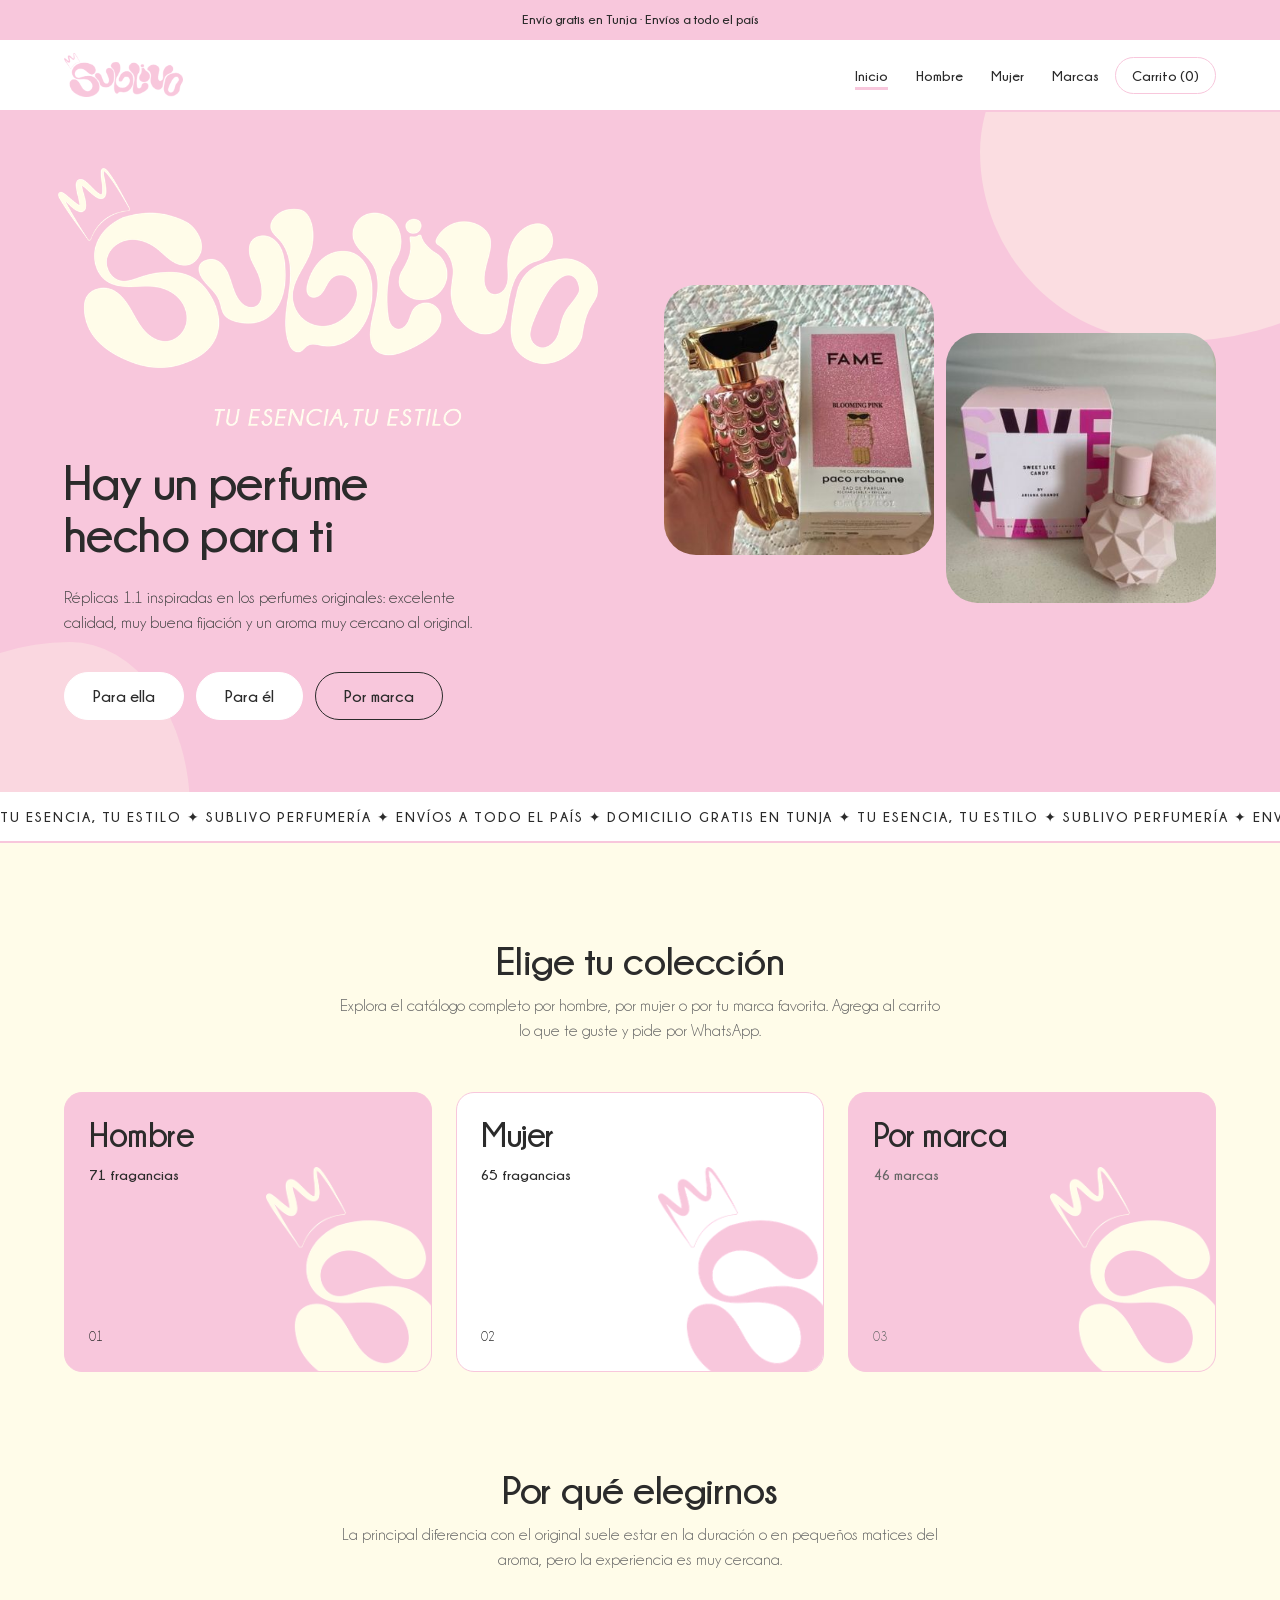
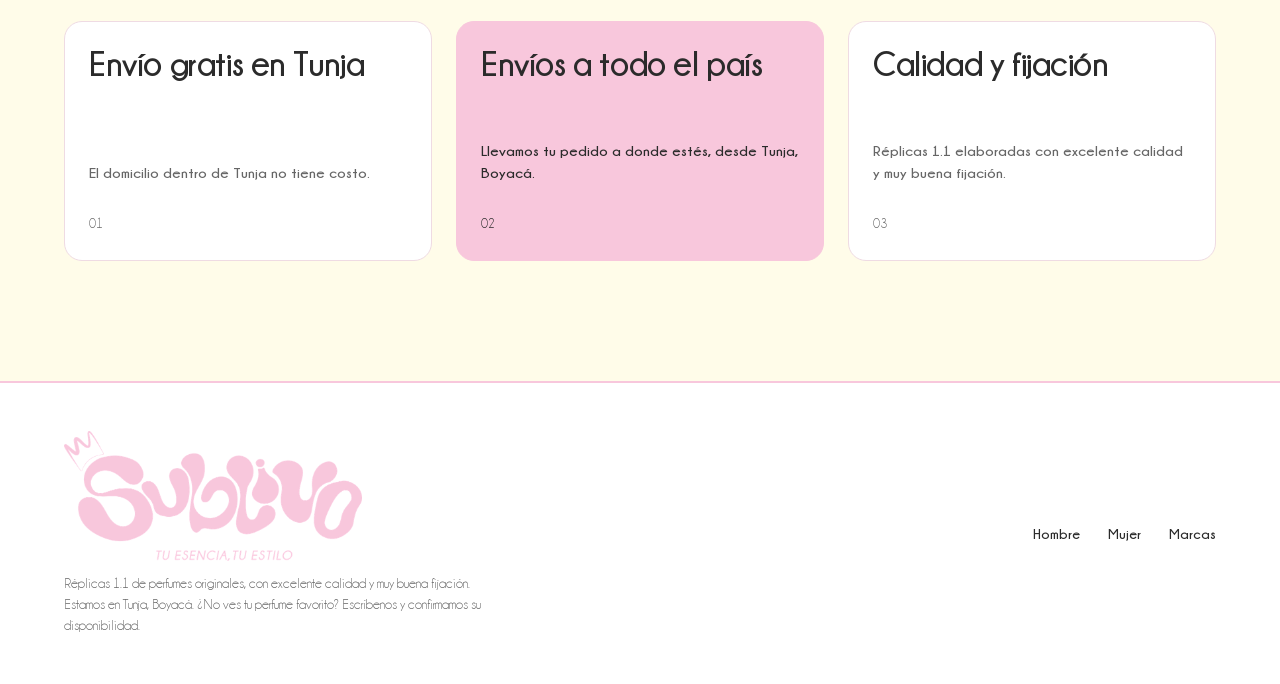
==== commit ee4ee9ce: "cambio carrusel, slogan y color a blanco" ====
--- a/index.html
+++ b/index.html
@@ -6,10 +6,10 @@
     <title>Inicio · Sublivo, tu esencia, tu estilo</title>
     <meta
       name="description"
-      content="Perfumes réplicas 1.1 en Tunja con envíos a todo el país. Hombre, mujer y por marca."
+      content="Réplicas 1.1 de perfumes originales en Tunja, con envíos a todo el país. Hombre, mujer y por marca."
     />
     <link rel="icon" href="img/favicon.png" />
-    <meta name="theme-color" content="#3d1f2e" />
+    <meta name="theme-color" content="#ffffff" />
     <link rel="stylesheet" href="style.css" />
   </head>
   <body data-page="inicio">
@@ -35,7 +35,7 @@
       <div class="wrap">
         <div class="ht">
           <img class="big" src="img/imagotipo-crema.png" alt="Sublivo, tu esencia, tu estilo" />
-          <h1>Perfumes para cada gusto y presupuesto</h1>
+          <h1>Hay un perfume hecho para ti</h1>
           <p>
             Réplicas 1.1 inspiradas en los perfumes originales: excelente calidad, muy buena fijación y un
             aroma muy cercano al original.
@@ -98,8 +98,7 @@
         <div class="head">
           <h2>Por qué elegirnos</h2>
           <p>
-            La principal diferencia con el original suele estar en la duración y en pequeños matices del
-            aroma, a un precio mucho más accesible.
+            La principal diferencia con el original suele estar en la duración o en pequeños matices del aroma, pero la experiencia es muy cercana.
           </p>
         </div>
         <div class="grid3">
@@ -136,8 +135,7 @@
         <div>
           <div class="logo"><img src="img/imagotipo.png" alt="Sublivo, tu esencia, tu estilo" /></div>
           <p>
-            Perfumes réplicas 1.1 con excelente calidad y muy buena fijación. Ubicados en Tunja, Boyacá. ¿No
-            ves tu perfume favorito? Escríbenos y confirmamos su disponibilidad.
+            Réplicas 1.1 de perfumes originales, con excelente calidad y muy buena fijación. Estamos en Tunja, Boyacá. ¿No ves tu perfume favorito? Escríbenos y confirmamos su disponibilidad.
           </p>
         </div>
         <div class="links">
--- a/style.css
+++ b/style.css
@@ -1,6 +1,6 @@
 /* ============================================================
    SUBLIVO · estilos del sitio
-   Colores de marca: rosado #f8c7dc · crema #fffce9 · vino #3d1f2e
+   Colores de marca: rosado #f8c7dc · crema #fffce9 · blanco · texto #2b2b2b
    Tipografía: Champagne & Limousines (carpeta fonts/)
    ============================================================ */
 @font-face {
@@ -28,8 +28,8 @@
   --bone: #fffce9;
   --paper: #fff;
   --pink: #f8c7dc;
-  --ink: #3d1f2e;
-  --stone: #62404f;
+  --ink: #2b2b2b;
+  --stone: #666666;
   --line: #efdbe3;
   --serif: "Champagne & Limousines", system-ui, sans-serif;
   --sans: "Champagne & Limousines", system-ui, sans-serif;
@@ -558,7 +558,7 @@
   color: var(--ink);
 }
 .hero p {
-  color: #4f2d3e;
+  color: #444444;
 }
 .hero .btn,
 .hero .btn.light {
@@ -592,7 +592,7 @@
   color: var(--pink);
 }
 .ov {
-  background: rgba(61, 31, 46, 0.45);
+  background: rgba(0, 0, 0, 0.35);
 }
 .hero h1,
 .pagehead h1,
@@ -756,7 +756,7 @@
 }
 .marq div {
   display: inline-block;
-  animation: mq 60s linear infinite;
+  animation: mq 300s linear infinite;
 }
 @keyframes mq {
   to {
@@ -1313,3 +1313,43 @@
     scroll-padding: 0 20px;
   }
 }
+
+/* ============================================================
+   TEMA CLARO: blanco en lugar de vino tinto
+   (encabezado, pie, cinta, barra del carrito y botones)
+   ============================================================ */
+.nav{background:#fff;border-bottom:2px solid var(--pink)}
+.links,.cartbtn{color:var(--ink)}
+.cartbtn{border-color:var(--pink);background:#fff}.cartbtn:hover{background:var(--pink);color:var(--ink)}
+.links a.on{text-decoration-color:var(--pink);text-decoration-thickness:3px}
+.foot{background:#fff;color:var(--ink);border-top:2px solid var(--pink)}.foot p{color:var(--stone)}.foot .links a{color:var(--ink)}
+.marq{background:#fff;color:var(--ink);border-bottom:2px solid var(--pink)}
+.btn{background:var(--pink);border-color:var(--pink);color:var(--ink)}.btn:hover{background:#fbd9e8;border-color:#fbd9e8}
+.hero .btn,.hero .btn.light{background:#fff;border-color:#fff;color:var(--ink)}.hero .btn:hover{background:var(--bone);border-color:var(--bone)}
+.btn.line,.hero .btn.line{background:transparent;border-color:var(--ink);color:var(--ink)}.btn.line:hover,.hero .btn.line:hover{background:var(--ink);border-color:var(--ink);color:#fff}
+.btn.lt{background:transparent;border-color:var(--ink);color:var(--ink)}.btn.lt:hover{background:var(--ink);color:#fff}
+.p .btn.full:hover{background:#fff;border-color:var(--ink);color:var(--ink)}
+.pill.on,.pill.on:hover{background:var(--pink);color:var(--ink);border-color:var(--ink)}.pill.on small{color:var(--ink)}
+.fv.on{background:var(--pink);color:var(--ink)}
+.bar{background:#fff;color:var(--ink);border-top:3px solid var(--pink)}.bp{color:var(--ink);font-weight:700}
+.card.c1{background:var(--pink);border-color:var(--pink);color:var(--ink)}.c1 p,.c1 .num{color:var(--ink)}
+.card.c1::after,.card.c3::after{background:var(--bone);-webkit-mask:url(img/iso-rosa.png) center/contain no-repeat;mask:url(img/iso-rosa.png) center/contain no-repeat}
+.card.c2{background:#fff;border-color:var(--pink);color:var(--ink)}.card.c2::after{background:url(img/iso-rosa.png) center/contain no-repeat;-webkit-mask:none;mask:none}
+.card.c3{background:var(--pink);border-color:var(--pink)}
+@media(max-width:860px){.nav .links{border-top-color:var(--pink)}}
+
+/* Isotipos de las tarjetas: solo imágenes de fondo (sin máscaras), para que funcionen también al abrir el archivo directamente */
+.card.c1::after,
+.card.c3::after {
+  background: url(img/iso-crema.png) center/contain no-repeat;
+  -webkit-mask: none;
+  mask: none;
+}
+.card.c2::after {
+  background: url(img/iso-rosa.png) center/contain no-repeat;
+  -webkit-mask: none;
+  mask: none;
+}
+.hero h1 {
+  text-wrap: balance;
+}
